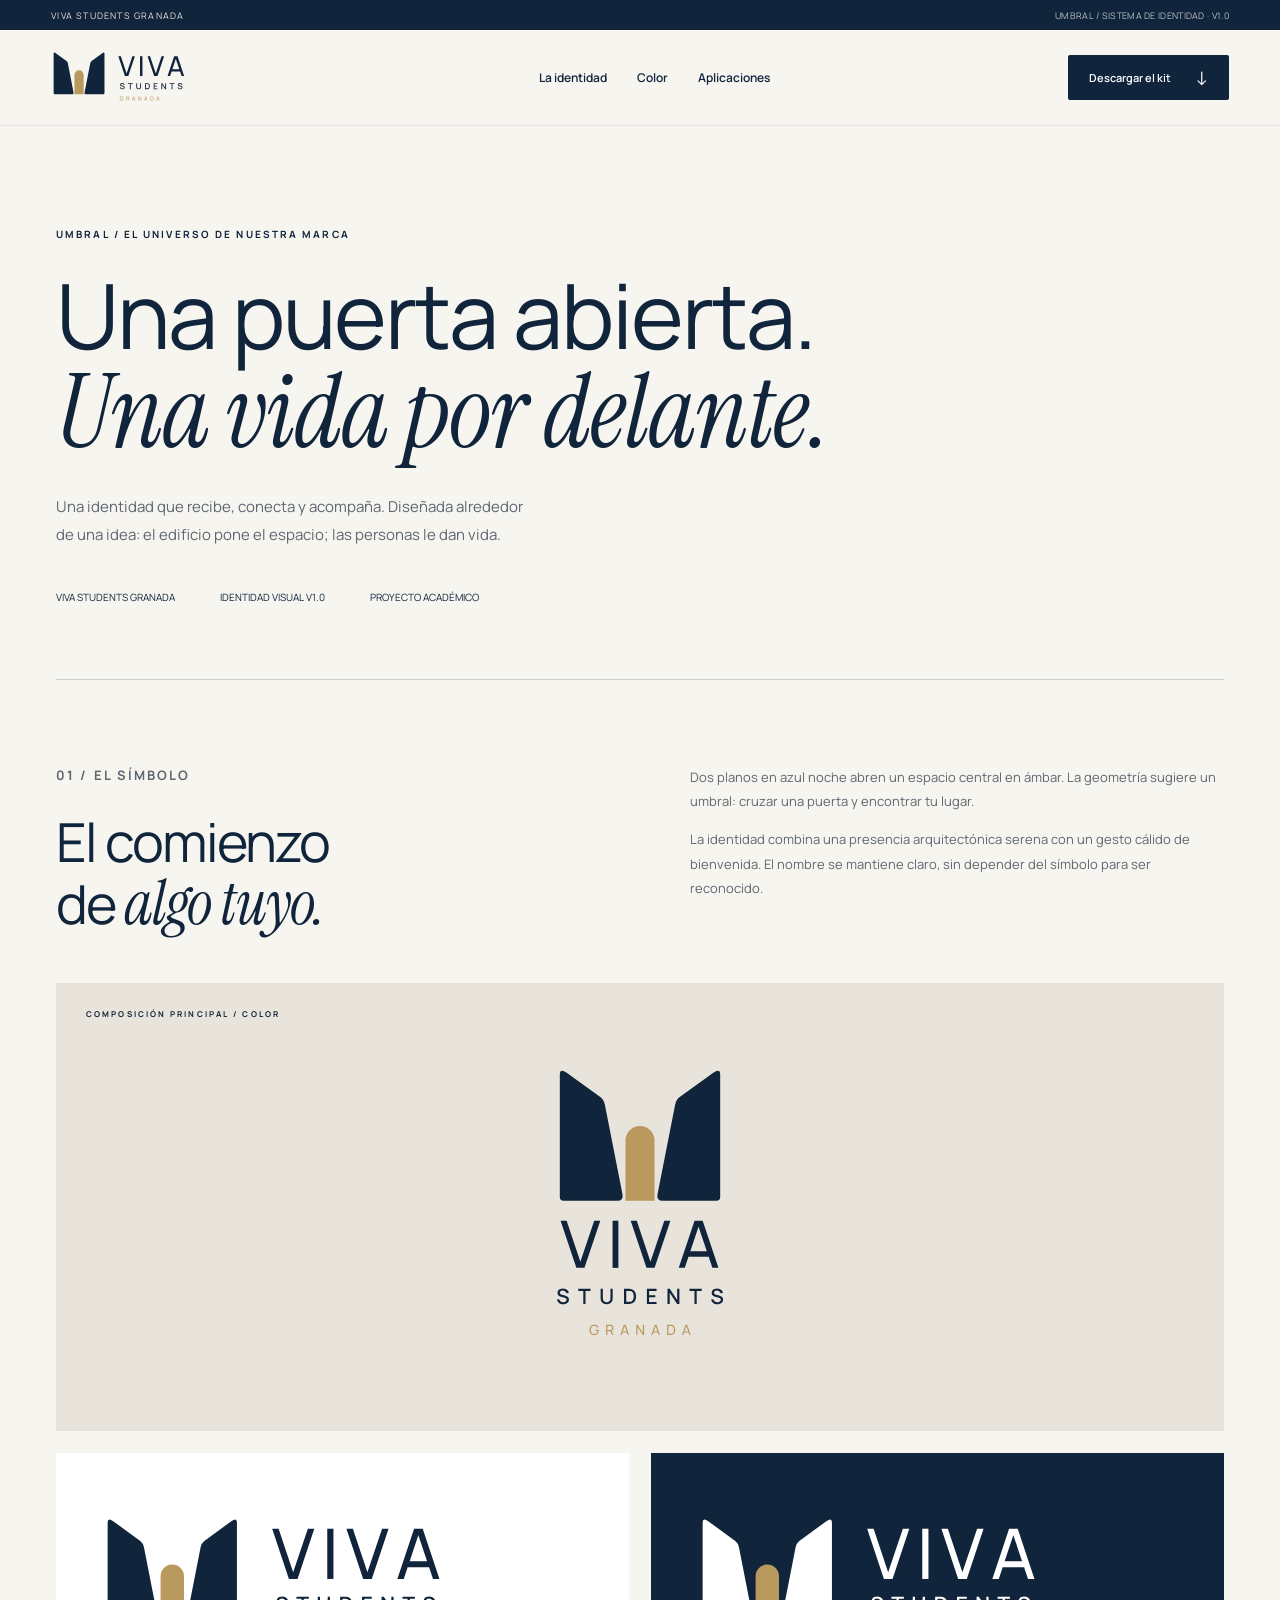
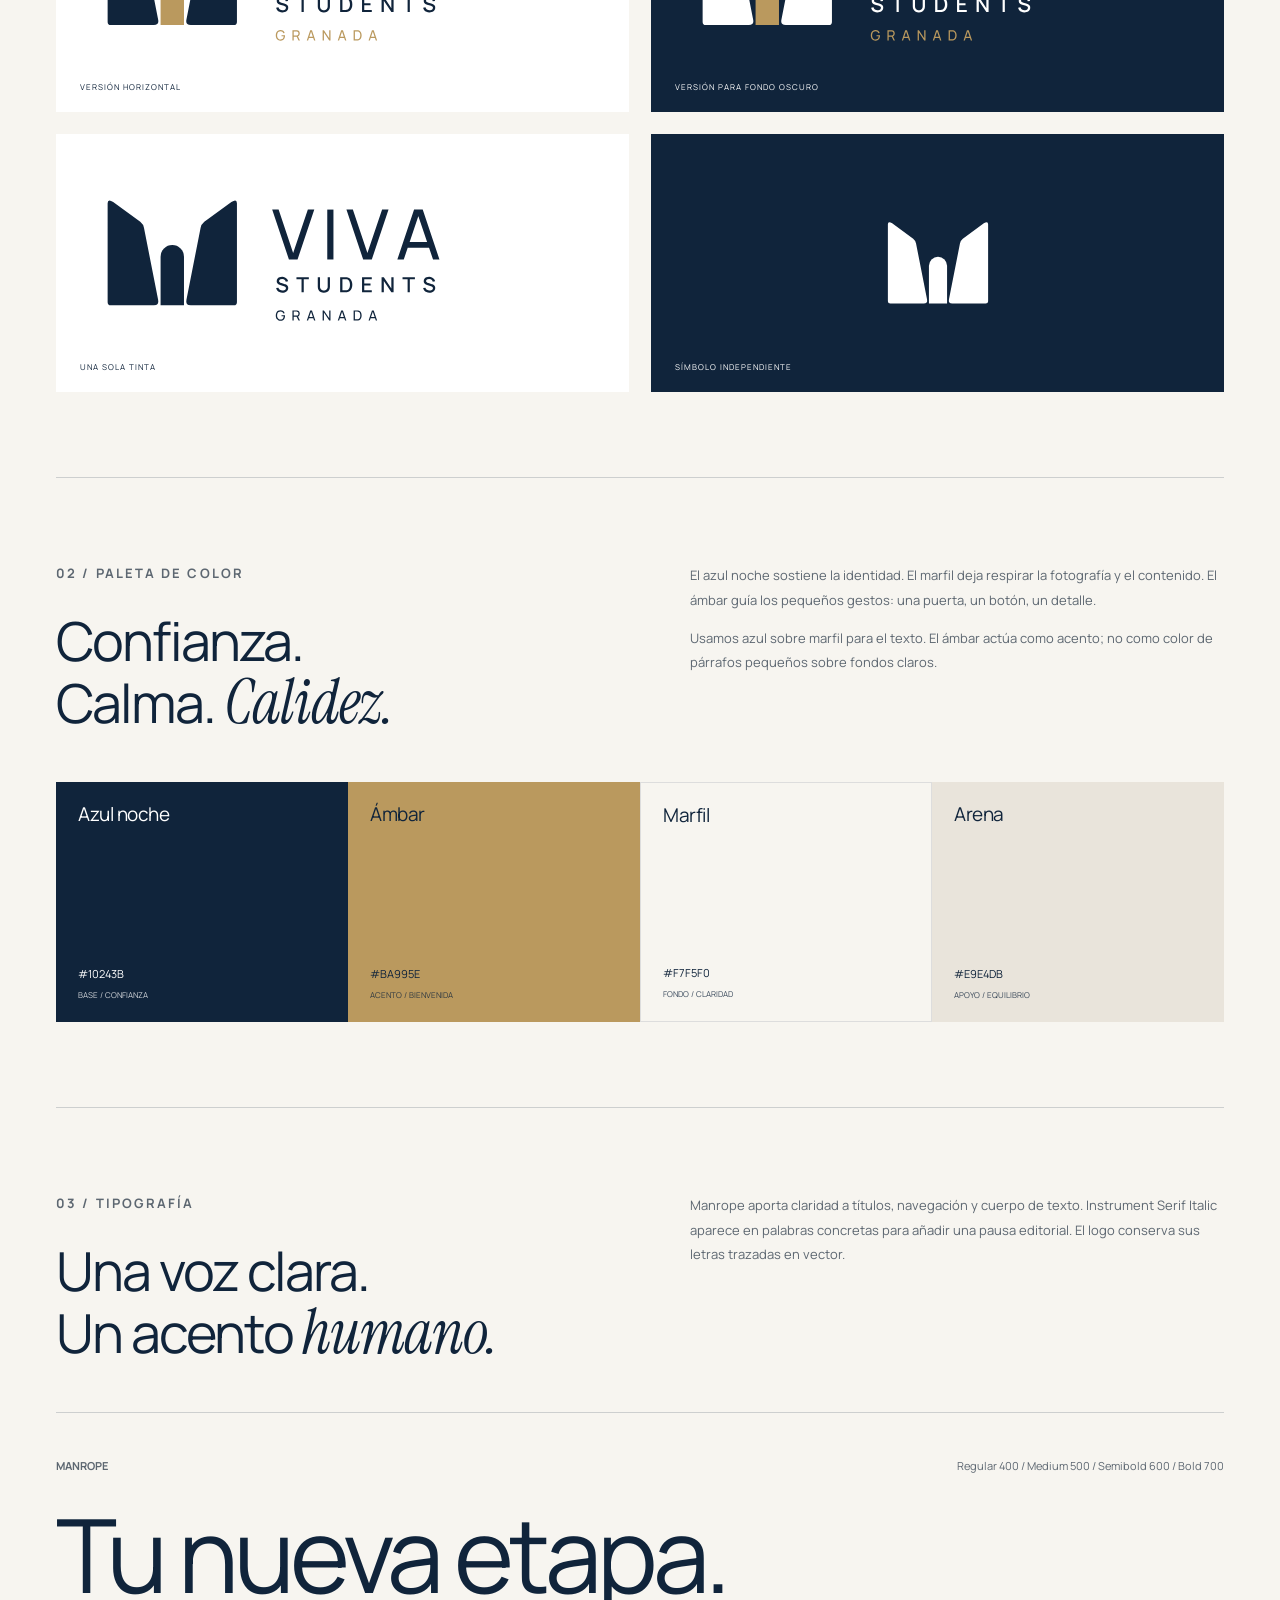
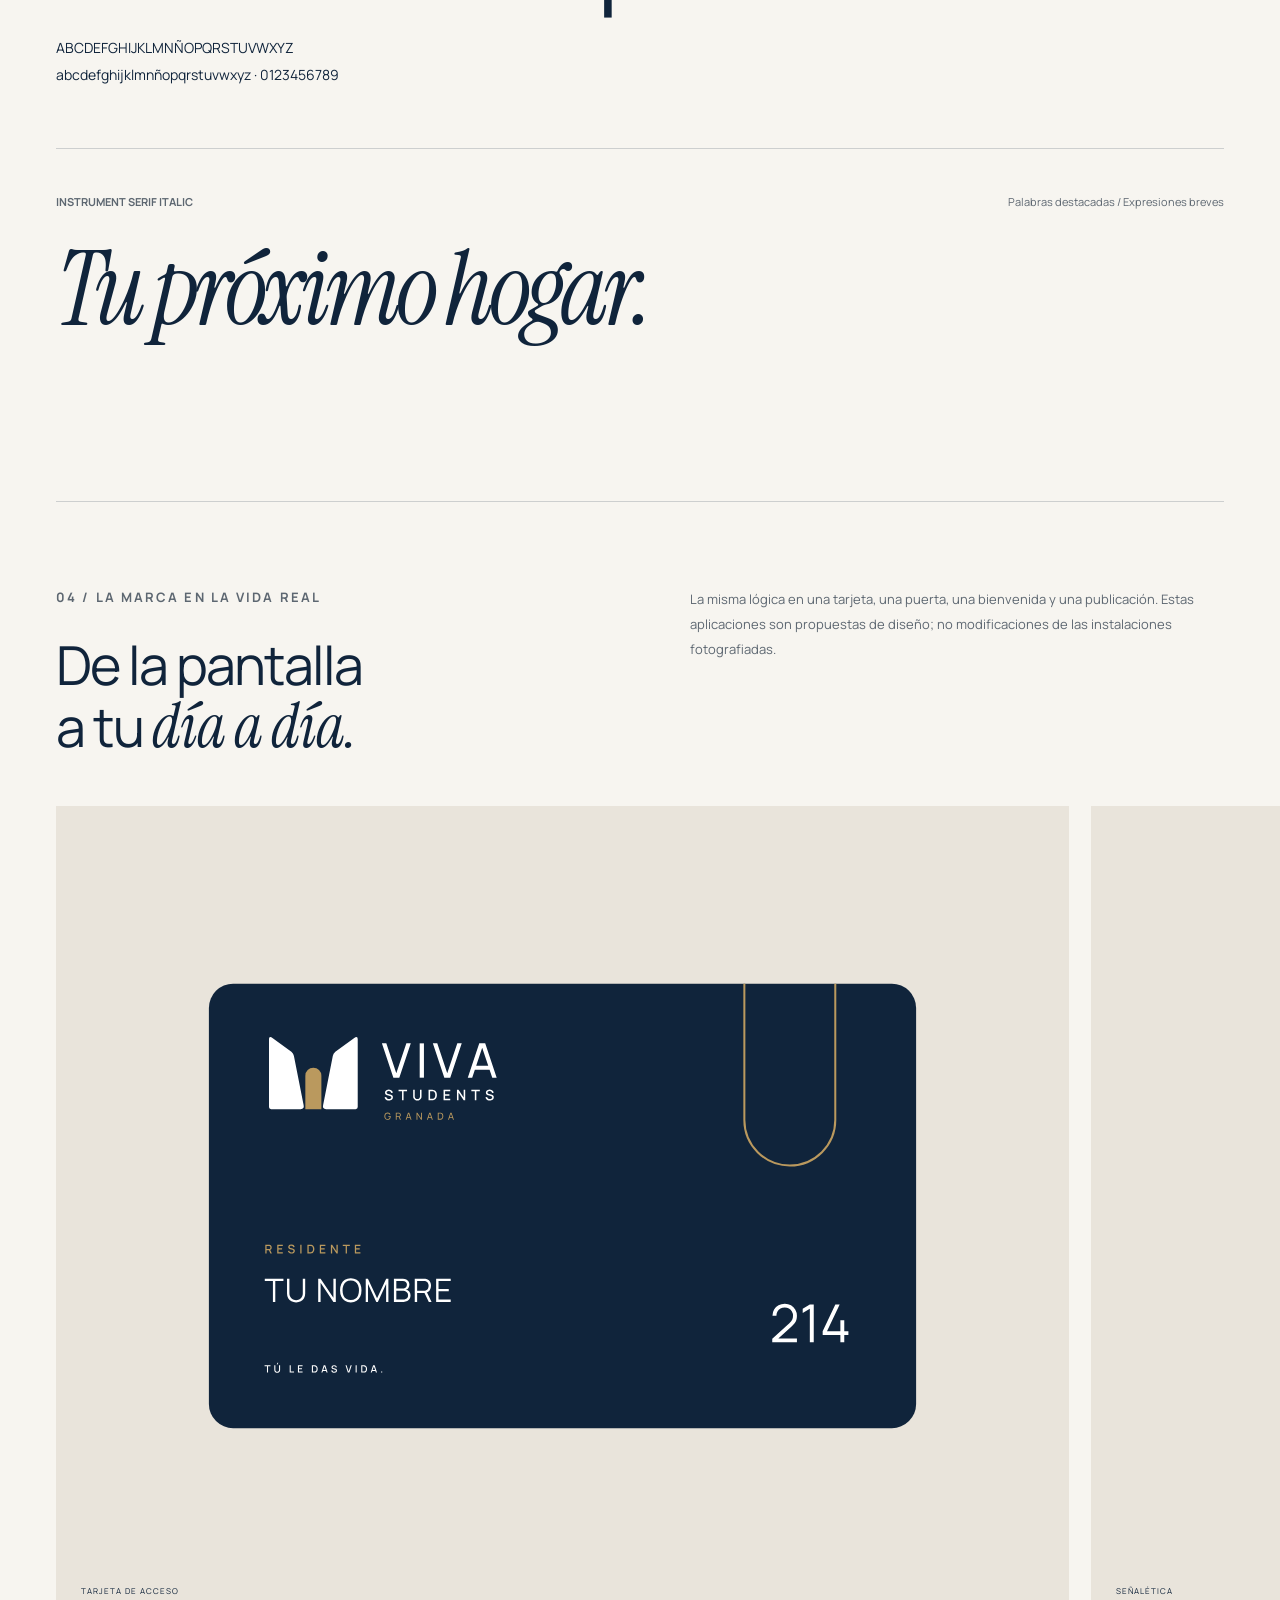
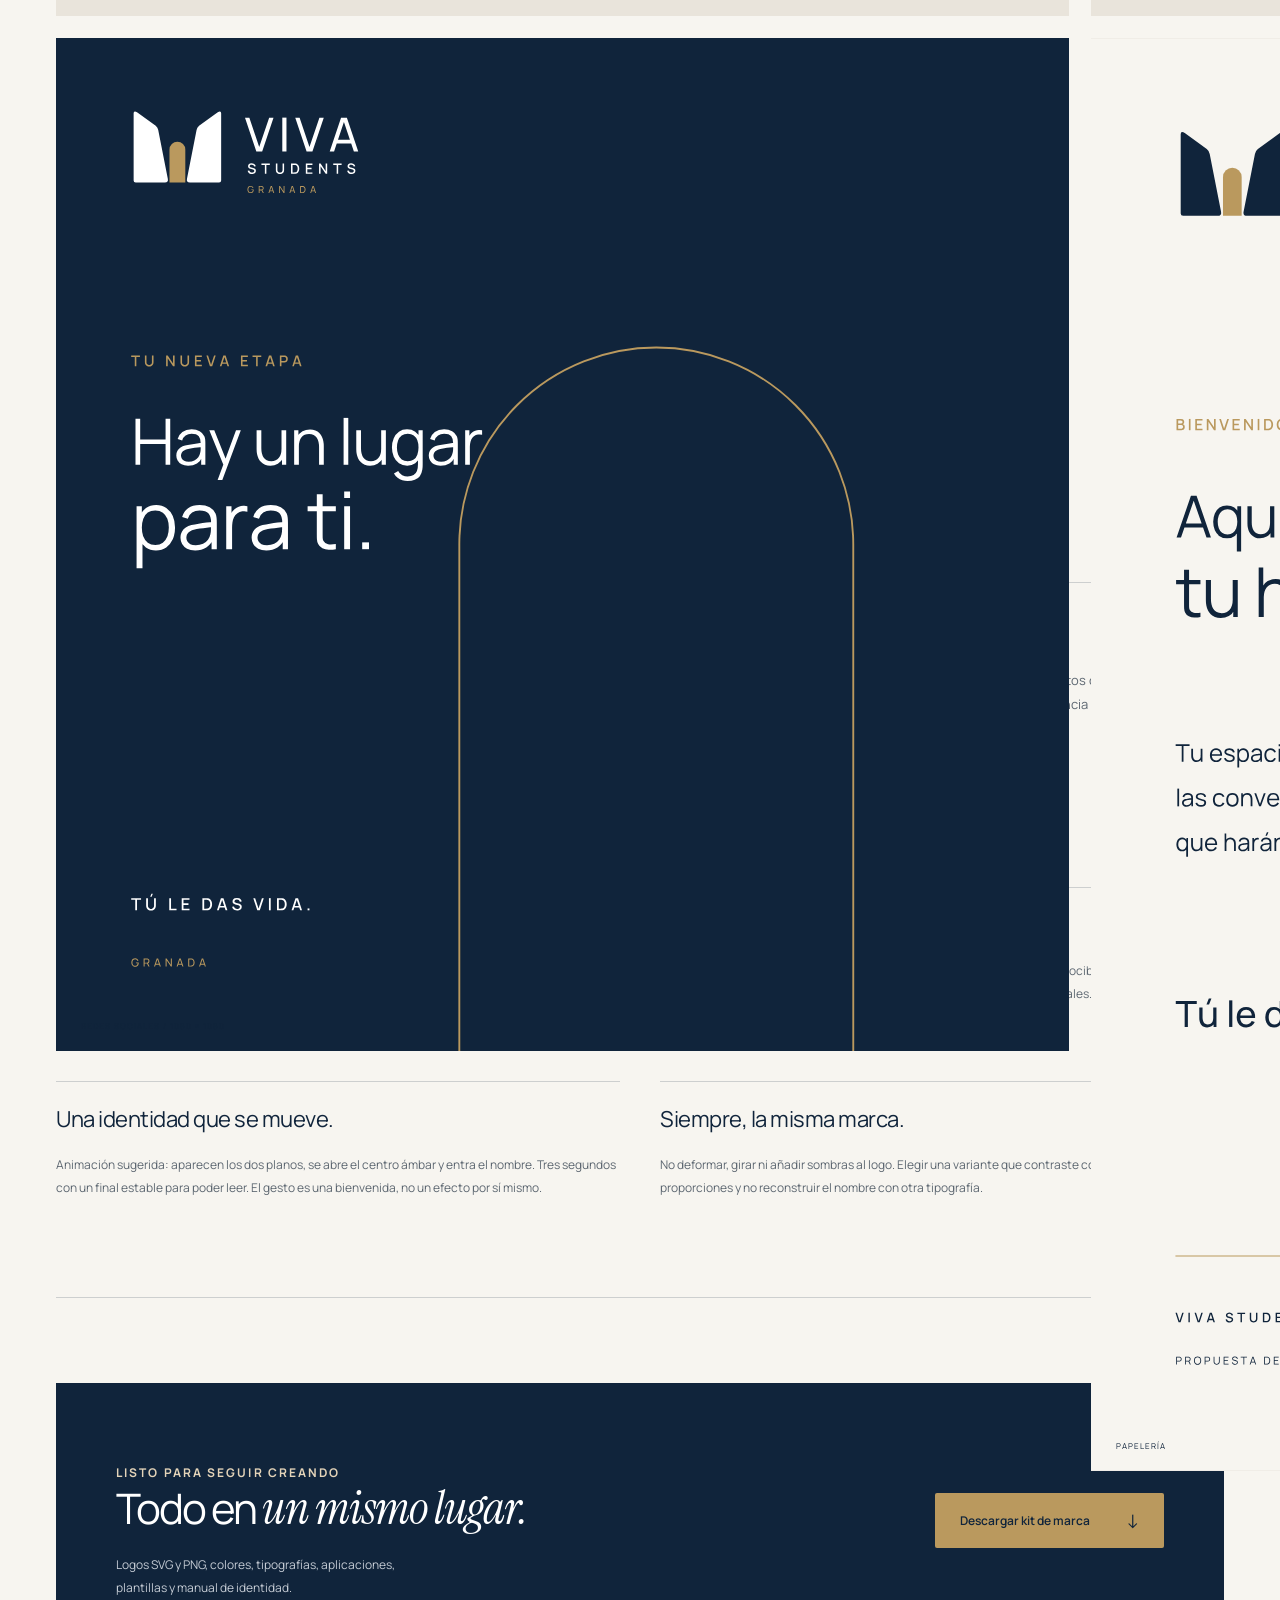
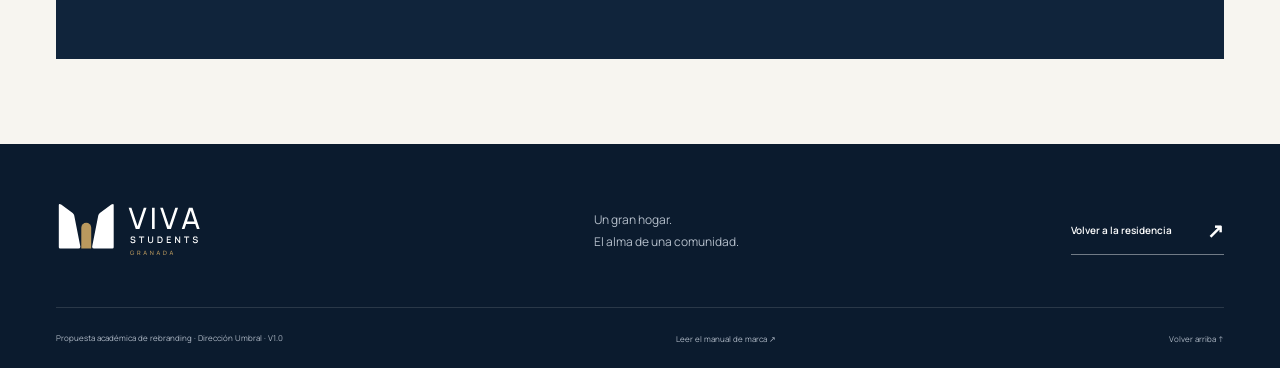
==== marca.html @ 8d9fcbf3 "Publish academic Viva Students Granada rebranding website" ====
<!doctype html><html lang="es"><head><meta charset="utf-8"><meta name="viewport" content="width=device-width,initial-scale=1"><meta name="robots" content="noindex,nofollow"><meta name="theme-color" content="#10243B"><title>Umbral · El universo de Viva Students Granada</title><link rel="icon" href="assets/brand/favicon.svg"><link rel="stylesheet" href="style.css"><script defer src="app.js"></script></head><body class="brand-page"><a class="skip" href="#contenido">Saltar al contenido</a><div class="topline"><span>VIVA STUDENTS GRANADA</span><span>UMBRAL / SISTEMA DE IDENTIDAD · V1.0</span></div><header class="header"><a class="brand" href="index.html" aria-label="Viva Students Granada, la residencia"><img src="assets/brand/viva-horizontal-color.svg" alt="Viva Students Granada" width="205" height="63"></a><nav id="nav" aria-label="Navegación de marca"><a href="#simbolo">La identidad</a><a href="#color">Color</a><a href="#aplicaciones">Aplicaciones</a></nav><a href="downloads/viva-students-kit-marca.zip" class="button small header-cta" download>Descargar el kit <span aria-hidden="true">↓</span></a><button class="menu-toggle" aria-label="Abrir menú" aria-expanded="false" aria-controls="nav"><span></span><span></span></button></header><main id="contenido" class="container"><section class="brand-cover"><p class="eyebrow">UMBRAL / EL UNIVERSO DE NUESTRA MARCA</p><h1>Una puerta abierta.<br><em>Una vida por delante.</em></h1><p class="lead">Una identidad que recibe, conecta y acompaña. Diseñada alrededor de una idea: el edificio pone el espacio; las personas le dan vida.</p><div class="brand-meta"><span>VIVA STUDENTS GRANADA</span><span>IDENTIDAD VISUAL V1.0</span><span>PROYECTO ACADÉMICO</span></div></section><section class="brand-section" id="simbolo"><div class="brand-description"><div><p class="eyebrow">01 / EL SÍMBOLO</p><h2>El comienzo<br>de <em>algo tuyo.</em></h2></div><div><p>Dos planos en azul noche abren un espacio central en ámbar. La geometría sugiere un umbral: cruzar una puerta y encontrar tu lugar.</p><p>La identidad combina una presencia arquitectónica serena con un gesto cálido de bienvenida. El nombre se mantiene claro, sin depender del símbolo para ser reconocido.</p></div></div><div class="brand-logo-stage"><span class="eyebrow">COMPOSICIÓN PRINCIPAL / COLOR</span><img src="assets/brand/viva-vertical-color.svg" alt="Logo Umbral vertical: símbolo arquitectónico azul y ámbar sobre Viva Students Granada"></div><div class="brand-two brand-variants"><div class="variant"><img src="assets/brand/viva-horizontal-color.svg" alt="Logo horizontal en color"><small>VERSIÓN HORIZONTAL</small></div><div class="variant dark"><img src="assets/brand/viva-horizontal-blanco.svg" alt="Logo horizontal blanco y ámbar sobre azul noche"><small>VERSIÓN PARA FONDO OSCURO</small></div><div class="variant"><img src="assets/brand/viva-horizontal-monocromo.svg" alt="Logo a una tinta azul"><small>UNA SOLA TINTA</small></div><div class="variant dark"><img src="assets/brand/viva-simbolo-negativo.svg" alt="Símbolo Umbral blanco" style="max-width:110px"><small>SÍMBOLO INDEPENDIENTE</small></div></div></section><section class="brand-section" id="color"><div class="brand-description"><div><p class="eyebrow">02 / PALETA DE COLOR</p><h2>Confianza.<br>Calma. <em>Calidez.</em></h2></div><div><p>El azul noche sostiene la identidad. El marfil deja respirar la fotografía y el contenido. El ámbar guía los pequeños gestos: una puerta, un botón, un detalle.</p><p>Usamos azul sobre marfil para el texto. El ámbar actúa como acento; no como color de párrafos pequeños sobre fondos claros.</p></div></div><div class="swatches"><div class="swatch" style="background:#10243B;color:white"><h3>Azul noche</h3><span>#10243B<small>BASE / CONFIANZA</small></span></div><div class="swatch" style="background:#BA995E"><h3>Ámbar</h3><span>#BA995E<small>ACENTO / BIENVENIDA</small></span></div><div class="swatch" style="background:#F7F5F0;border:1px solid #ddd"><h3>Marfil</h3><span>#F7F5F0<small>FONDO / CLARIDAD</small></span></div><div class="swatch" style="background:#E9E4DB"><h3>Arena</h3><span>#E9E4DB<small>APOYO / EQUILIBRIO</small></span></div></div></section><section class="brand-section"><div class="brand-description"><div><p class="eyebrow">03 / TIPOGRAFÍA</p><h2>Una voz clara.<br>Un acento <em>humano.</em></h2></div><p>Manrope aporta claridad a títulos, navegación y cuerpo de texto. Instrument Serif Italic aparece en palabras concretas para añadir una pausa editorial. El logo conserva sus letras trazadas en vector.</p></div><div class="type-specimen"><div class="type-details"><strong>MANROPE</strong><span>Regular 400 / Medium 500 / Semibold 600 / Bold 700</span></div><p class="specimen-large">Tu nueva etapa.</p><p>ABCDEFGHIJKLMNÑOPQRSTUVWXYZ<br>abcdefghijklmnñopqrstuvwxyz · 0123456789</p></div><div class="type-specimen"><div class="type-details"><strong>INSTRUMENT SERIF ITALIC</strong><span>Palabras destacadas / Expresiones breves</span></div><p class="specimen-large serif">Tu próximo hogar.</p></div></section><section class="brand-section" id="aplicaciones"><div class="brand-description"><div><p class="eyebrow">04 / LA MARCA EN LA VIDA REAL</p><h2>De la pantalla<br>a tu <em>día a día.</em></h2></div><p>La misma lógica en una tarjeta, una puerta, una bienvenida y una publicación. Estas aplicaciones son propuestas de diseño; no modificaciones de las instalaciones fotografiadas.</p></div><div class="applications"><div><img src="assets/applications/tarjeta-acceso.svg" alt="Propuesta de tarjeta de acceso azul con logo Umbral y texto Tu nombre" loading="lazy"><small>TARJETA DE ACCESO</small></div><div><img src="assets/applications/senal-habitacion.svg" alt="Propuesta de señal de habitación 214 con símbolo de la marca" loading="lazy"><small>SEÑALÉTICA</small></div><div><img src="assets/applications/plantilla-social-1080.svg" alt="Plantilla de publicación con el mensaje Hay un lugar para ti" loading="lazy"><small>REDES SOCIALES / 1080 × 1080</small></div><div><img src="assets/applications/papeleria-bienvenida.svg" alt="Carta de bienvenida con nueva identidad gráfica" loading="lazy"><small>PAPELERÍA</small></div></div></section><section class="brand-section"><div class="brand-description"><div><p class="eyebrow">05 / CÓMO HABLAMOS</p><h2>Cerca de ti.<br>Sin dejar de <em>ser claros.</em></h2></div><div><p>Hablamos de tú, con naturalidad y respeto. Contamos momentos cotidianos y características que existen. Evitamos promesas que la residencia no pueda sostener.</p><p><strong>Mensaje de marca:</strong> Tú le das vida.<br><strong>Bienvenida:</strong> Aquí empieza tu historia.<br><strong>Web:</strong> Encuentra tu habitación.<br><strong>Comunidad:</strong> Tu espacio. Tu gente. Tu momento.</p></div></div><div class="brand-guidelines"><div><h3>El logo necesita aire.</h3><p>Reserva alrededor al menos un cuarto de la altura del símbolo. Mínimos orientativos: 180 px para la composición horizontal y 24 px para el símbolo. En tamaños pequeños, utiliza el símbolo sin las líneas secundarias.</p></div><div><h3>La fotografía cuenta la verdad.</h3><p>Usamos imágenes de la residencia real, con luz natural y los espacios reconocibles. No inventamos habitaciones, vistas, servicios ni personas que aparenten ser residentes reales.</p></div><div><h3>Una identidad que se mueve.</h3><p>Animación sugerida: aparecen los dos planos, se abre el centro ámbar y entra el nombre. Tres segundos con un final estable para poder leer. El gesto es una bienvenida, no un efecto por sí mismo.</p></div><div><h3>Siempre, la misma marca.</h3><p>No deformar, girar ni añadir sombras al logo. Elegir una variante que contraste con el fondo. Conservar proporciones y no reconstruir el nombre con otra tipografía.</p></div></div></section><section class="brand-section"><div class="download-panel"><div><p class="eyebrow light">LISTO PARA SEGUIR CREANDO</p><h2>Todo en <em>un mismo lugar.</em></h2><p>Logos SVG y PNG, colores, tipografías, aplicaciones,<br>plantillas y manual de identidad.</p></div><a href="downloads/viva-students-kit-marca.zip" class="button amber" download>Descargar kit de marca <span aria-hidden="true">↓</span></a></div></section></main><footer><div class="container footer-main"><a href="index.html"><img src="assets/brand/viva-horizontal-blanco.svg" alt="Viva Students Granada" width="205" height="63"></a><p>Un gran hogar.<br>El alma de una comunidad.</p><a class="text-link light" href="index.html">Volver a la residencia <span>↗</span></a></div><div class="container footer-bottom"><p>Propuesta académica de rebranding · Dirección Umbral · V1.0</p><a href="downloads/manual-marca.pdf" target="_blank" rel="noopener">Leer el manual de marca ↗</a><a href="#contenido">Volver arriba ↑</a></div></footer></body></html>
---- style.css ----
@font-face{font-family:Manrope;src:url('assets/fonts/Manrope-Variable.ttf') format('truetype');font-weight:200 800;font-display:swap}@font-face{font-family:Instrument;src:url('assets/fonts/InstrumentSerif-Italic.ttf') format('truetype');font-style:italic;font-display:swap}
:root{--navy:#10243b;--amber:#ba995e;--ivory:#f7f5f0;--sand:#e9e4db;--ink:#24384a;--line:rgba(16,36,59,.18);--muted:#5d6771;--white:#fff;--ease:cubic-bezier(.2,.7,.2,1)}*{box-sizing:border-box}html{scroll-behavior:smooth;scroll-padding-top:100px}body{margin:0;background:var(--ivory);color:var(--navy);font-family:Manrope,Arial,sans-serif;-webkit-font-smoothing:antialiased}button,a{-webkit-tap-highlight-color:transparent}button,input,select{font:inherit}button{cursor:pointer}a{color:inherit;text-decoration:none}button{color:inherit}img{display:block;max-width:100%}button:focus-visible,a:focus-visible,summary:focus-visible{outline:3px solid var(--amber);outline-offset:6px}::selection{background:var(--amber);color:var(--navy)}.container{width:min(1280px,calc(100% - 112px));margin:auto}.section{padding-top:112px;padding-bottom:112px}.eyebrow{font-size:10px;letter-spacing:2.1px;font-weight:700;line-height:1.6;margin:0 0 27px;text-transform:uppercase}.eyebrow.light{color:#e4d4b9}.eyebrow span{display:inline-block;height:5px;width:5px;background:var(--amber);margin-right:9px;vertical-align:middle}h1,h2,h3,p{margin-top:0}h1,h2,h3{font-weight:400;letter-spacing:-2px}h1{font-size:clamp(56px,6.5vw,104px);line-height:1.04;max-width:900px;margin-bottom:28px}h2{font-size:clamp(40px,4.2vw,64px);line-height:1.1;margin-bottom:0}h3{font-size:36px;line-height:1.15}h1 em,h2 em,h3 em{font-family:Instrument,Georgia,serif;font-weight:400;letter-spacing:-1px;font-size:1.13em}p{font-size:14px;line-height:1.9}.topline{height:30px;background:var(--navy);color:#e9e5dd;display:flex;align-items:center;justify-content:space-between;padding:0 4%;font-size:9px;letter-spacing:1.2px}.topline span:last-child{letter-spacing:.3px;color:#b9c0c7}.header{height:96px;display:flex;align-items:center;justify-content:space-between;padding:0 4%;background:var(--ivory);position:sticky;top:0;z-index:20;border-bottom:1px solid rgba(16,36,59,.08)}.brand{width:190px}.brand img{width:100%;height:auto}.header nav{display:flex;gap:30px;font-size:12px;font-weight:600}.header nav a{position:relative;padding:8px 0}.header nav a:after{content:'';position:absolute;bottom:0;left:0;width:0;height:1px;background:var(--amber);transition:width .2s}.header nav a:hover:after{width:100%}.button{display:inline-flex;gap:36px;align-items:center;justify-content:space-between;min-height:54px;padding:17px 24px;background:var(--navy);color:white;font-size:12px;font-weight:600;border:1px solid transparent;border-radius:2px;transition:background .2s,transform .2s}.button:hover{background:#233e5c;transform:translateY(-2px)}.button.small{min-height:44px;padding:12px 20px;font-size:11px;gap:24px}.button.amber{background:var(--amber);color:var(--navy)}.button.amber:hover{background:#ceb17c}.button span{font-size:19px;font-weight:400;line-height:1}.text-link{font-size:12px;font-weight:600;display:inline-flex;gap:35px;align-items:center;border-bottom:1px solid var(--navy);padding:10px 0}.text-link span{font-size:20px;transition:transform .2s}.text-link:hover span{transform:translate(3px,-3px)}.text-link.light{color:white;border-color:#ffffff6b}.skip{position:fixed;top:-80px;left:20px;z-index:100;background:white;padding:16px}.skip:focus{top:10px}.menu-toggle{display:none;background:none;border:0;width:42px;height:42px;padding:10px}.menu-toggle span{display:block;height:1px;background:var(--navy);margin:6px 0}.hero{min-height:690px;height:calc(100svh - 126px);max-height:900px;position:relative;isolation:isolate;background:var(--navy);color:white;display:flex;align-items:center;padding:50px 7% 100px}.hero-photo{position:absolute;inset:0;width:100%;height:100%;object-fit:cover;object-position:center 56%;z-index:-3}.hero-shade{position:absolute;inset:0;background:linear-gradient(90deg,rgba(7,24,42,.83) 0%,rgba(7,24,42,.62) 40%,rgba(7,24,42,.16) 100%),linear-gradient(0deg,rgba(7,24,42,.45),transparent 40%);z-index:-2}.hero-copy{color:#f0f0ed;line-height:1.9;font-size:15px;margin-bottom:32px}.hero-content{animation:appear .9s var(--ease)}.hero-actions{display:flex;gap:36px;align-items:center}.hero-bottom{position:absolute;bottom:30px;left:7%;right:5%;display:flex;align-items:center;gap:24px;font-size:9px;letter-spacing:2px}.hero-line{height:1px;background:#fff5;width:80px}.down-arrow{margin-left:auto;border:1px solid #ffffff70;border-radius:50%;display:grid;place-items:center;width:42px;height:42px;font-size:20px}.amenity-ribbon{min-height:76px;display:flex;justify-content:space-around;align-items:center;gap:20px;padding:20px 7%;border-bottom:1px solid var(--line);font-size:12px;font-weight:500}.amenity-ribbon i{font-style:normal;color:var(--amber);font-size:13px}.intro{display:grid;grid-template-columns:1.2fr .7fr;gap:90px;align-items:center}.intro-copy{padding-top:32px}.intro-copy p{color:var(--muted)}.intro-copy p:first-child{font-size:16px;color:var(--navy)}.intro-copy .text-link{margin-top:10px}.residence-feature{display:grid;grid-template-columns:1.5fr 1fr;min-height:530px}.feature-photo{position:relative;overflow:hidden}.feature-photo>img{width:100%;height:100%;object-fit:cover}.photo-caption{position:absolute;bottom:22px;left:26px;background:var(--ivory);padding:9px 14px;font-size:8px;font-weight:700;letter-spacing:1.2px}.feature-panel{padding:48px 55px;background:var(--sand);position:relative}.panel-symbol{margin-bottom:30px;width:57px;height:auto}.feature-panel .eyebrow{font-size:8px;margin-bottom:15px}.feature-panel h3{font-size:52px;line-height:1.07;margin-bottom:22px}.feature-panel p:not(.eyebrow){font-size:12px;color:var(--muted);max-width:250px}.circle-link{position:absolute;bottom:30px;right:32px;border:1px solid var(--line);border-radius:50%;width:44px;height:44px;display:grid;place-items:center;font-size:22px}.section-heading{display:flex;justify-content:space-between;align-items:flex-end;gap:50px;margin-bottom:42px}.section-heading>p{margin:0 0 4px;max-width:330px;color:var(--muted);font-size:13px}.room-tabs{display:flex;border-bottom:1px solid var(--line);margin-top:50px;margin-bottom:36px}.room-tabs button{flex:1;text-align:left;background:transparent;border:0;position:relative;font-size:12px;color:var(--muted);padding:20px 15px 22px 0}.room-tabs button span{font-size:9px;vertical-align:super;margin-left:5px;color:var(--amber)}.room-tabs button[aria-selected=true]{color:var(--navy);font-weight:700}.room-tabs button[aria-selected=true]:after{content:'';position:absolute;left:0;right:25px;bottom:-1px;height:2px;background:var(--navy)}.room-panel{display:grid;grid-template-columns:1.25fr 1fr;background:white;min-height:500px}.room-image-button{position:relative;display:block;border:0;background:var(--sand);padding:0;overflow:hidden;min-height:500px}.room-image-button img{width:100%;height:100%;object-fit:cover;position:absolute;inset:0;transition:transform .7s var(--ease)}.room-image-button:hover img{transform:scale(1.035)}.expand-icon{position:absolute;right:22px;bottom:22px;width:40px;height:40px;display:grid;place-items:center;background:var(--ivory);font-size:21px}.room-info{padding:52px 58px}.room-info .eyebrow{font-size:8px;margin-bottom:19px}.room-info h3{font-size:42px;margin-bottom:20px}.room-info>p:not(.eyebrow){font-size:12px;color:var(--muted)}.room-details{padding:0;list-style:none;margin:26px 0;display:flex;flex-wrap:wrap;gap:8px}.room-details li{font-size:9px;border:1px solid var(--line);padding:7px 9px}.room-info .fineprint,.fineprint{font-size:9px!important;line-height:1.7;color:var(--muted);margin:15px 0 0}.spaces{background:var(--sand)}.spaces .section-heading{margin-bottom:30px}.gallery-filters{display:flex;gap:10px;margin:40px 0 28px;flex-wrap:wrap}.gallery-filters button{border:1px solid #10243b25;border-radius:30px;padding:9px 18px;font-size:10px;background:transparent;transition:background .2s}.gallery-filters button.active{background:var(--navy);color:white;border-color:var(--navy)}.spaces-grid{display:grid;grid-template-columns:repeat(3,1fr);gap:18px;grid-auto-rows:270px}.space-card{padding:0;border:0;position:relative;overflow:hidden;background:var(--navy);text-align:left;color:white}.space-card.space-large{grid-row:span 2}.space-card img{height:100%;width:100%;object-fit:cover;transition:transform .6s var(--ease)}.space-card:after{content:'';position:absolute;inset:0;background:linear-gradient(transparent 35%,rgba(7,24,42,.78))}.space-card:hover img{transform:scale(1.045)}.space-label{position:absolute;bottom:25px;left:25px;right:25px;display:flex;align-items:flex-end;justify-content:space-between;z-index:1;font-size:19px;line-height:1.3;letter-spacing:-.6px}.space-label small{display:block;font-size:7px;font-weight:500;letter-spacing:1.6px;margin-bottom:10px}.space-label b{font-weight:400;font-size:21px}.space-card[hidden]{display:none}.spaces-grid.filtered{grid-template-columns:repeat(2,1fr);grid-auto-rows:370px}.spaces-grid.filtered .space-large{grid-row:auto}.gallery-note{font-size:9px;letter-spacing:.2px;margin:20px 0 0;color:var(--muted)}.everyday{display:grid;grid-template-columns:1fr 1fr;gap:90px}.everyday-title>p:last-child{color:var(--muted);max-width:330px;margin-top:30px}.service-list>div{display:flex;align-items:center;border-bottom:1px solid var(--line);padding:23px 0;gap:25px}.service-list>div:first-child{border-top:1px solid var(--line)}.service-list h3{font-size:15px;letter-spacing:-.4px;margin:0}.service-list span{font-size:9px;color:#836b40}.service-list b{font-size:16px;font-weight:400;margin-left:auto;color:#836b40}.community{position:relative;height:570px;background:var(--navy);color:white;display:grid;place-items:center;text-align:center;isolation:isolate}.community>img{position:absolute;inset:0;width:100%;height:100%;object-fit:cover;z-index:-2}.community:after{content:'';position:absolute;inset:0;background:rgba(7,24,42,.62);z-index:-1}.community h2{font-size:clamp(65px,8vw,118px);margin:0 0 25px}.community .eyebrow{margin-bottom:22px}.community p:not(.eyebrow){font-size:14px;color:#f1eee8}.community .text-link{margin-top:10px}.location{display:grid;grid-template-columns:1fr 1.05fr;gap:100px;align-items:center}.location-copy>p:not(.eyebrow){color:var(--muted);max-width:400px;margin-top:28px}.location-image{position:relative;align-self:stretch;min-height:580px}.location-image>img{width:100%;height:100%;position:absolute;object-fit:cover;object-position:60% center}.location-stamp{position:absolute;bottom:25px;left:25px;background:var(--navy);color:white;display:flex;align-items:center;gap:25px;padding:25px}.location-stamp span{font-size:13px;letter-spacing:2px}.location-stamp small{font-size:8px;color:#b5c0cb;letter-spacing:2px;display:inline-block;margin-top:8px}address{font-style:normal;display:flex;gap:18px;margin:30px 0;font-size:17px;line-height:1.65}address small{font-size:12px;color:var(--muted)}.address-dot{width:10px;height:10px;background:var(--amber);border-radius:50%;margin-top:9px}.transport{border-top:1px solid var(--line);padding-top:20px;margin:25px 0 12px}.transport p{font-size:11px;margin:0 0 10px;display:flex;align-items:center}.transport p span{display:inline-block;width:48px;font-size:8px;font-weight:700;letter-spacing:1px}.faq{padding-top:40px;display:grid;grid-template-columns:1fr 1.15fr;gap:100px}.faq h2{font-size:48px}.faq-list details{border-bottom:1px solid var(--line);padding:22px 0}.faq-list details:first-child{border-top:1px solid var(--line)}summary{cursor:pointer;list-style:none;display:flex;gap:25px;justify-content:space-between;font-size:12px;font-weight:600;line-height:1.7}summary::-webkit-details-marker{display:none}summary span{font-size:22px;font-weight:400;line-height:1;transition:transform .2s}details[open] summary span{transform:rotate(45deg)}details p{font-size:12px;color:var(--muted);margin:20px 25px 0 0}.contact{background:var(--navy);color:white;padding:90px 0}.contact-inner{display:grid;grid-template-columns:1fr .8fr;gap:120px;align-items:center}.contact h2{font-size:76px}.contact-inner>div>p:last-child{color:#c0c8d2;margin-top:25px}.contact-card{background:var(--ivory);color:var(--navy);padding:42px}.contact-card .eyebrow{font-size:8px;margin-bottom:22px}.contact-phone{font-size:32px;letter-spacing:-1px;display:flex;align-items:center;justify-content:space-between}.contact-phone span{font-size:22px}.contact-email{font-size:13px;display:inline-block;padding:12px 0}.contact-card hr{border:0;border-top:1px solid var(--line);margin:15px 0 25px}.contact-card .button{width:100%;font-size:11px;padding-left:18px;padding-right:18px}.contact-card .fineprint{margin-top:20px}footer{background:#0b1b2e;color:white;padding:55px 0 0}.footer-main{display:flex;justify-content:space-between;align-items:center;padding-bottom:45px}.footer-main>p{font-size:12px;line-height:1.8;color:#b3bdc9;margin:0}.footer-main>a:last-child{font-size:10px}.footer-bottom{border-top:1px solid #ffffff20;display:flex;align-items:center;justify-content:space-between;gap:20px;padding:22px 0;font-size:8px;color:#aeb8c5}.footer-bottom p{font-size:8px;margin:0}.plain-button{border:0;background:transparent;color:inherit;font-size:8px;padding:5px}.plain-button:hover{text-decoration:underline}dialog{padding:0;border:0;color:var(--navy);box-shadow:0 20px 100px #0005}dialog::backdrop{background:rgba(5,16,29,.88);backdrop-filter:blur(5px)}.photo-dialog{width:min(1100px,90vw);max-height:92svh;background:var(--ivory)}.photo-dialog>img{width:100%;max-height:75svh;object-fit:contain;background:#0b1b2e}.dialog-close{position:absolute;z-index:2;right:14px;top:14px;width:40px;height:40px;border:0;background:var(--ivory);color:var(--navy);font-size:29px;line-height:1}.lightbox-footer{display:flex;justify-content:space-between;align-items:center;padding:20px 25px;gap:20px}.lightbox-footer p{font-size:14px;margin:0}.lightbox-footer span{font-size:9px;color:var(--muted)}.credits-dialog{width:min(670px,90vw);padding:60px;background:var(--ivory)}.credits-dialog h2{font-size:46px;margin-bottom:30px}.credits-dialog p{font-size:12px;color:var(--muted)}.credits-dialog p a{text-decoration:underline}.credits-dialog .eyebrow{font-size:9px;color:var(--navy)}@keyframes appear{from{opacity:0;transform:translateY(18px)}to{opacity:1;transform:translateY(0)}}
/* The brand studio */
.brand-page{background:var(--ivory)}.brand-cover{padding:100px 0 75px;border-bottom:1px solid var(--line)}.brand-cover h1{font-size:90px;line-height:1.02}.brand-cover .lead{max-width:480px;color:var(--muted);font-size:15px}.brand-meta{display:flex;gap:45px;font-size:10px;margin-top:40px}.brand-logo-stage{background:var(--sand);padding:75px;display:grid;place-items:center;min-height:430px;position:relative}.brand-logo-stage>img{width:420px;max-height:320px}.brand-logo-stage .eyebrow{position:absolute;top:25px;left:30px;font-size:8px}.brand-two{display:grid;grid-template-columns:1fr 1fr;gap:22px}.brand-variants{margin-top:22px}.variant{background:white;min-height:230px;padding:55px 45px;display:flex;align-items:center;justify-content:center;position:relative}.variant img{width:100%;max-height:160px}.variant.dark{background:var(--navy)}.variant small{position:absolute;left:24px;bottom:20px;font-size:8px;letter-spacing:1px}.variant.dark small{color:white}.brand-description{display:grid;grid-template-columns:1fr 1fr;gap:100px;margin-bottom:45px}.brand-description p{color:var(--muted);font-size:13px}.swatches{display:grid;grid-template-columns:repeat(4,1fr);margin-top:45px}.swatch{height:240px;padding:22px;display:flex;flex-direction:column;justify-content:space-between}.swatch h3{font-size:19px;letter-spacing:-.5px}.swatch span{font-size:11px}.swatch small{font-size:8px;display:block;margin-top:8px;opacity:.8}.type-specimen{border-top:1px solid var(--line);padding:45px 0}.type-specimen .specimen-large{font-size:clamp(60px,8vw,110px);line-height:1.1;letter-spacing:-5px;margin:25px 0}.type-specimen .specimen-large.serif{font-family:Instrument,Georgia,serif;font-style:italic}.type-specimen .type-details{font-size:11px;display:flex;justify-content:space-between;gap:20px;color:var(--muted)}.applications{display:grid;grid-template-columns:repeat(2,1fr);gap:22px}.applications>div{background:var(--sand);display:grid;place-items:center;position:relative;aspect-ratio:1.25}.applications img{width:100%;height:100%;object-fit:contain}.applications small{position:absolute;bottom:20px;left:25px;font-size:8px;letter-spacing:1px}.brand-guidelines{display:grid;grid-template-columns:1fr 1fr;gap:40px;margin-top:40px}.brand-guidelines>div{border-top:1px solid var(--line);padding-top:25px}.brand-guidelines h3{font-size:22px;letter-spacing:-.5px}.brand-guidelines p{color:var(--muted);font-size:12px}.download-panel{background:var(--navy);color:white;padding:60px;display:flex;align-items:center;justify-content:space-between;gap:50px}.download-panel h2{font-size:42px}.download-panel p{font-size:12px;color:#c5ccd5;margin:20px 0 0}.download-panel .button{white-space:nowrap}.brand-section{padding:85px 0}.brand-section+.brand-section{border-top:1px solid var(--line)}
@media(min-width:1600px){.hero{padding-left:max(7%,calc((100vw - 1280px)/2))}}@media(max-width:1100px){.container{width:calc(100% - 72px)}.header nav{gap:18px}.brand{width:166px}.header-cta{gap:15px!important}.intro,.location,.faq{gap:50px}.feature-panel{padding:35px}.room-info{padding:35px}.everyday{gap:55px}.contact-inner{gap:55px}.spaces-grid{grid-auto-rows:230px}.space-label{left:18px;right:18px;font-size:16px}.feature-panel h3{font-size:46px}.brand-cover h1{font-size:76px}}
@media(max-width:800px){html{scroll-padding-top:80px}.container{width:calc(100% - 40px)}.section{padding-top:70px;padding-bottom:70px}.topline{height:27px;padding:0 20px;font-size:7px;letter-spacing:1px}.topline span:last-child{display:none}.header{height:80px;padding:0 20px;gap:18px}.brand{width:147px}.header-cta{margin-left:auto;min-height:39px!important;padding:10px 12px!important;font-size:9px!important;gap:15px!important}.menu-toggle{display:block}.header nav{position:absolute;top:80px;left:0;right:0;background:var(--ivory);padding:20px;box-shadow:0 18px 20px #10243b12;display:none;flex-direction:column;gap:0;font-size:14px}.header nav.is-open{display:flex}.header nav a{padding:15px 5px;border-bottom:1px solid var(--line)}.hero{height:calc(100svh - 107px);min-height:640px;max-height:820px;padding:65px 26px 95px;align-items:center}.hero-photo{object-position:59% center}.hero-shade{background:linear-gradient(90deg,#07182ad9,#07182a63),linear-gradient(0deg,#07182a8c,transparent 50%)}h1{font-size:64px;letter-spacing:-2.5px}.hero .eyebrow{font-size:8px;letter-spacing:1.7px;max-width:260px;margin-bottom:30px}.hero-copy{font-size:12px;line-height:1.9}.hero-actions{gap:24px;flex-wrap:wrap}.hero-actions .button{font-size:10px;padding:16px 18px;gap:22px}.hero-actions .text-link{font-size:10px;gap:16px}.hero-bottom{bottom:22px;left:26px;right:26px;gap:15px;font-size:7px;letter-spacing:1px}.hero-line{width:30px}.down-arrow{width:35px;height:35px;font-size:17px}.amenity-ribbon{justify-content:flex-start;overflow-x:auto;white-space:nowrap;gap:25px;min-height:65px;padding:20px;font-size:10px;scrollbar-width:none}.amenity-ribbon i{font-size:10px}h2{font-size:43px;letter-spacing:-1.7px}.eyebrow{font-size:8px;letter-spacing:1.6px;margin-bottom:23px}.intro{grid-template-columns:1fr;gap:0}.intro-copy{padding-top:28px;max-width:560px}.intro-copy p{font-size:12px}.intro-copy p:first-child{font-size:14px}.residence-feature{grid-template-columns:1fr}.feature-photo{min-height:330px}.feature-photo img{position:absolute;inset:0}.photo-caption{font-size:7px;left:16px;bottom:16px;padding:8px 12px}.feature-panel{padding:35px;min-height:370px}.feature-panel h3{font-size:47px}.feature-panel .panel-symbol{position:absolute;right:35px;top:35px;width:50px}.feature-panel .eyebrow{margin-top:4px;margin-bottom:25px}.feature-panel p:not(.eyebrow){max-width:280px}.section-heading{display:block;margin-bottom:30px}.section-heading>p{margin-top:24px;font-size:12px}.room-tabs{margin-top:30px;overflow-x:auto}.room-tabs button{flex:0 0 auto;padding:16px 20px 18px 0;font-size:10px}.room-tabs button span{font-size:7px}.room-tabs button[aria-selected=true]:after{right:20px}.room-panel{grid-template-columns:1fr}.room-image-button{min-height:330px}.room-info{padding:32px}.room-info h3{font-size:36px}.room-details li{font-size:8px}.room-info .button{font-size:10px}.spaces-grid{grid-template-columns:1fr 1fr;grid-auto-rows:230px;gap:12px}.space-card.space-large{grid-column:span 2;grid-row:auto;min-height:300px}.spaces-grid{grid-template-rows:300px 230px 230px}.space-label{left:15px;bottom:18px;right:15px;font-size:16px}.space-label small{font-size:6px;letter-spacing:1px;margin-bottom:7px}.spaces-grid.filtered{grid-template-columns:1fr 1fr;grid-template-rows:none;grid-auto-rows:260px}.spaces-grid.filtered .space-large{grid-column:auto;min-height:0}.gallery-filters{gap:7px;margin-top:30px}.gallery-filters button{font-size:8px;padding:9px 12px}.gallery-note{font-size:8px}.everyday{grid-template-columns:1fr;gap:30px}.everyday-title>p:last-child{font-size:12px;margin-top:24px}.service-list>div{padding:20px 0}.service-list h3{font-size:13px}.community{height:460px}.community h2{font-size:76px}.community p:not(.eyebrow){font-size:12px}.community .text-link{font-size:11px}.location{grid-template-columns:1fr;gap:35px}.location-copy>p:not(.eyebrow){font-size:12px}.location-image{min-height:400px}.location-stamp{left:20px;bottom:20px;padding:20px;gap:20px}.faq{grid-template-columns:1fr;gap:35px;padding-top:0}.faq h2{font-size:43px}.faq-list summary{font-size:11px}.contact{padding:65px 0}.contact-inner{grid-template-columns:1fr;gap:35px}.contact h2{font-size:64px}.contact p{font-size:12px}.contact-card{padding:30px}.contact-phone{font-size:30px}.footer-main{display:grid;grid-template-columns:1fr 1fr;gap:30px;padding-bottom:30px}.footer-main>a:first-child img{width:170px;height:auto}.footer-main p{font-size:10px;text-align:right}.footer-main>a:last-child{grid-column:span 2;justify-self:start;font-size:10px}.footer-bottom{align-items:flex-start;flex-wrap:wrap;padding:25px 0;font-size:7px;gap:15px}.footer-bottom p{font-size:7px;width:100%}.footer-bottom a{margin-left:auto}.lightbox-footer{padding:15px;display:block}.lightbox-footer span{font-size:8px;display:block;margin-top:8px}.credits-dialog{padding:55px 28px 35px}.credits-dialog h2{font-size:38px}.brand-cover{padding:65px 0 50px}.brand-cover h1{font-size:61px}.brand-cover .lead{font-size:13px}.brand-meta{gap:25px;font-size:8px}.brand-logo-stage{min-height:330px;padding:55px 40px}.brand-two{grid-template-columns:1fr;gap:14px}.brand-description{grid-template-columns:1fr;gap:25px}.brand-description p{font-size:12px}.swatches{grid-template-columns:1fr 1fr}.swatch{height:190px}.swatch h3{font-size:17px}.brand-section{padding:60px 0}.type-specimen .specimen-large{font-size:64px;letter-spacing:-3px}.type-specimen .type-details{display:block;font-size:9px}.type-details span{display:block;margin-top:7px}.applications{gap:12px}.applications>div{aspect-ratio:1}.applications small{font-size:6px;left:12px;bottom:12px}.brand-guidelines{grid-template-columns:1fr;gap:20px}.download-panel{padding:35px;display:block}.download-panel h2{font-size:36px}.download-panel .button{margin-top:30px}.brand-variants .variant{min-height:190px}.brand-variants .variant img{max-width:290px}}
@media(max-width:390px){h1{font-size:57px}.header{gap:10px}.brand{width:132px}.header-cta{font-size:8px!important;gap:10px!important}.menu-toggle{width:32px;padding:5px}.hero{padding-left:22px;padding-right:22px}.hero-actions{gap:20px}.hero-bottom{left:22px;right:22px}.hero-bottom .hero-line{display:none}.contact-phone{font-size:27px}.room-info{padding:26px}.spaces-grid{grid-template-rows:270px 215px 215px}.space-label{font-size:14px}.space-label small{font-size:5.7px}}
@media(prefers-reduced-motion:reduce){html{scroll-behavior:auto}*,*:before,*:after{animation:none!important;transition:none!important}}
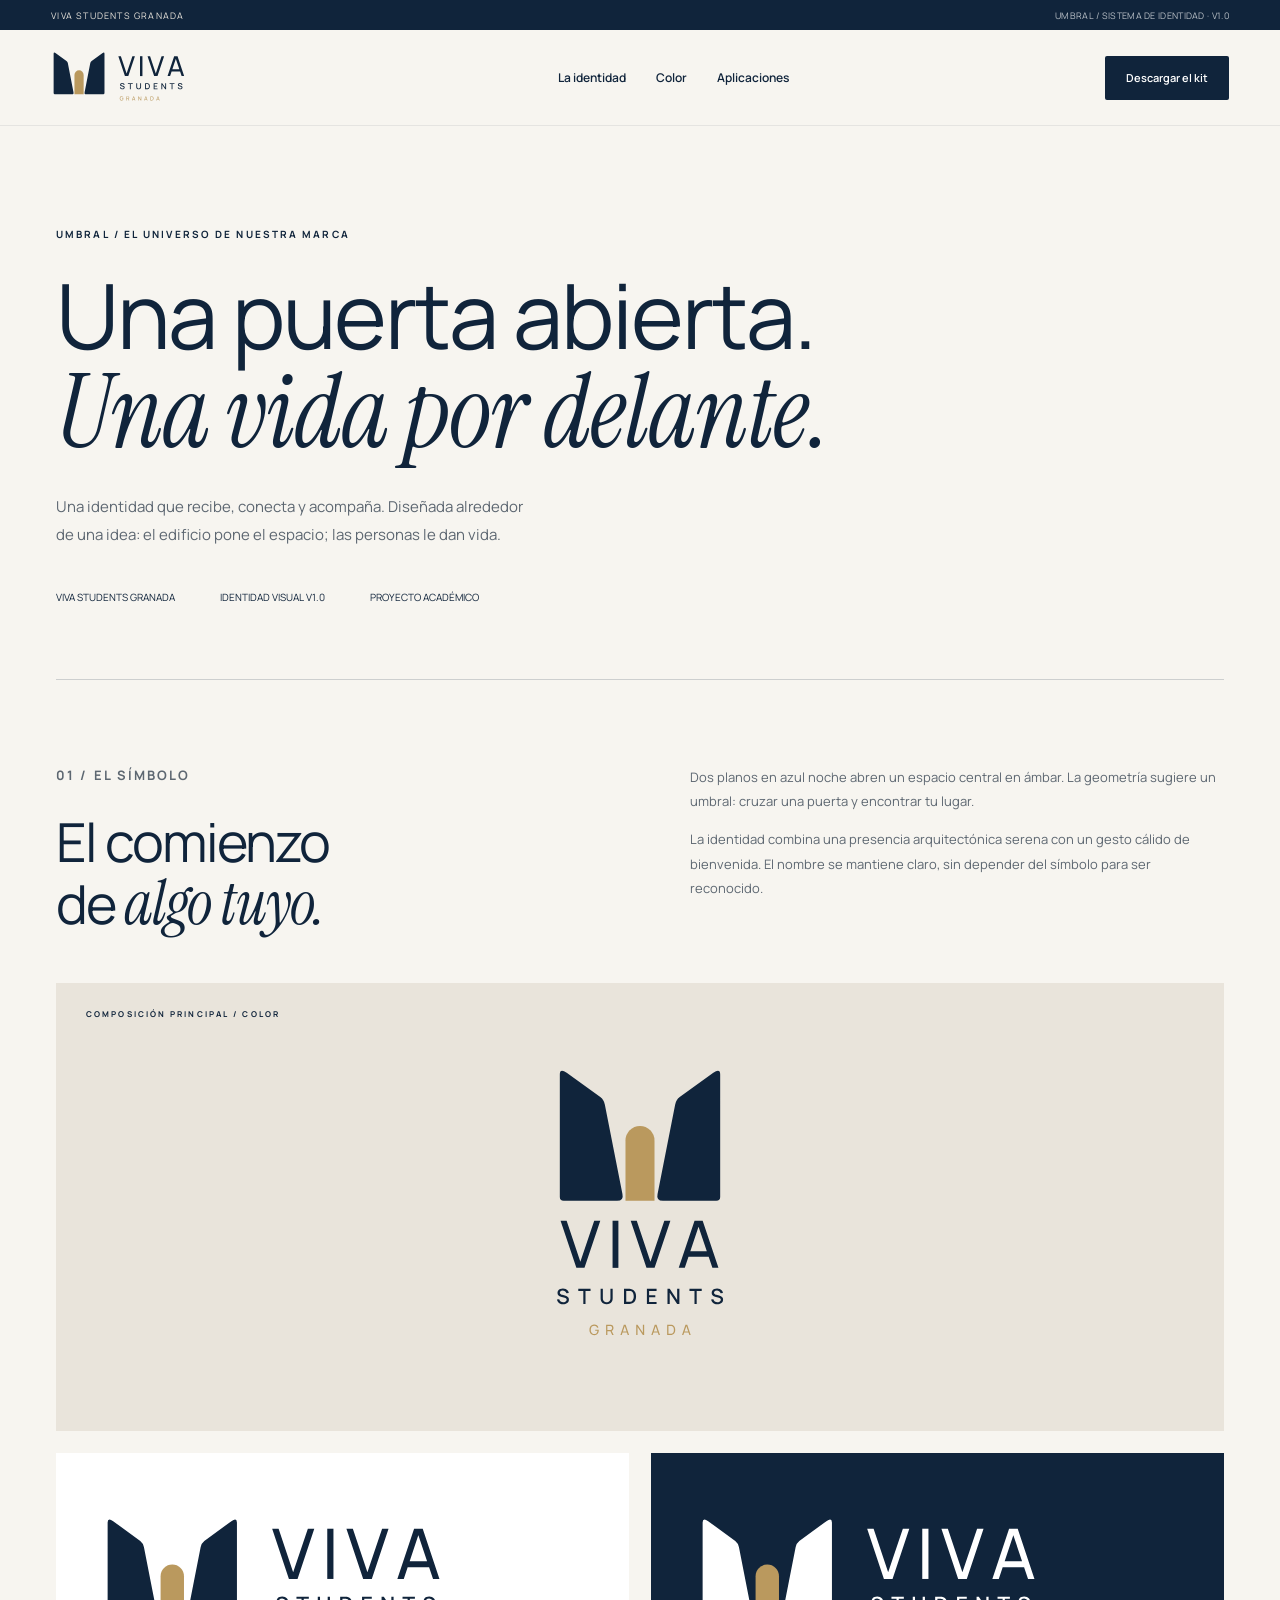
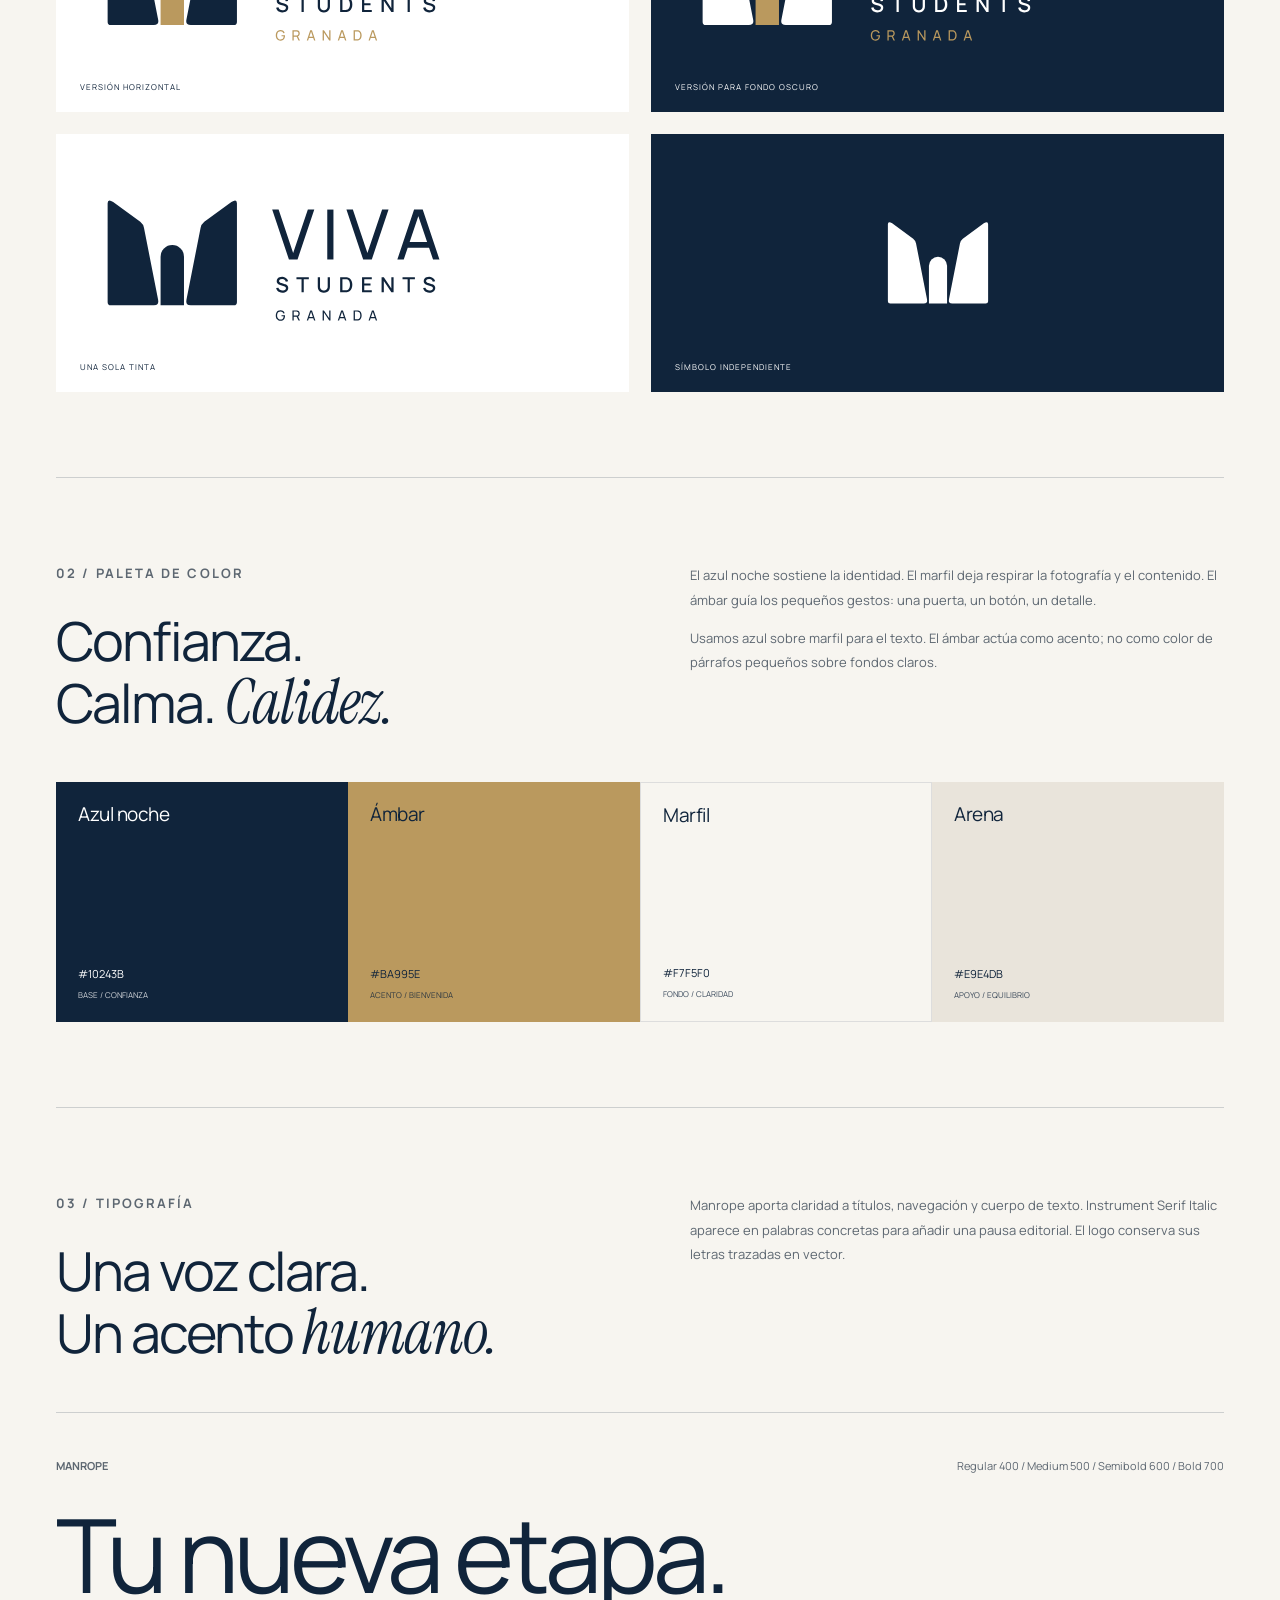
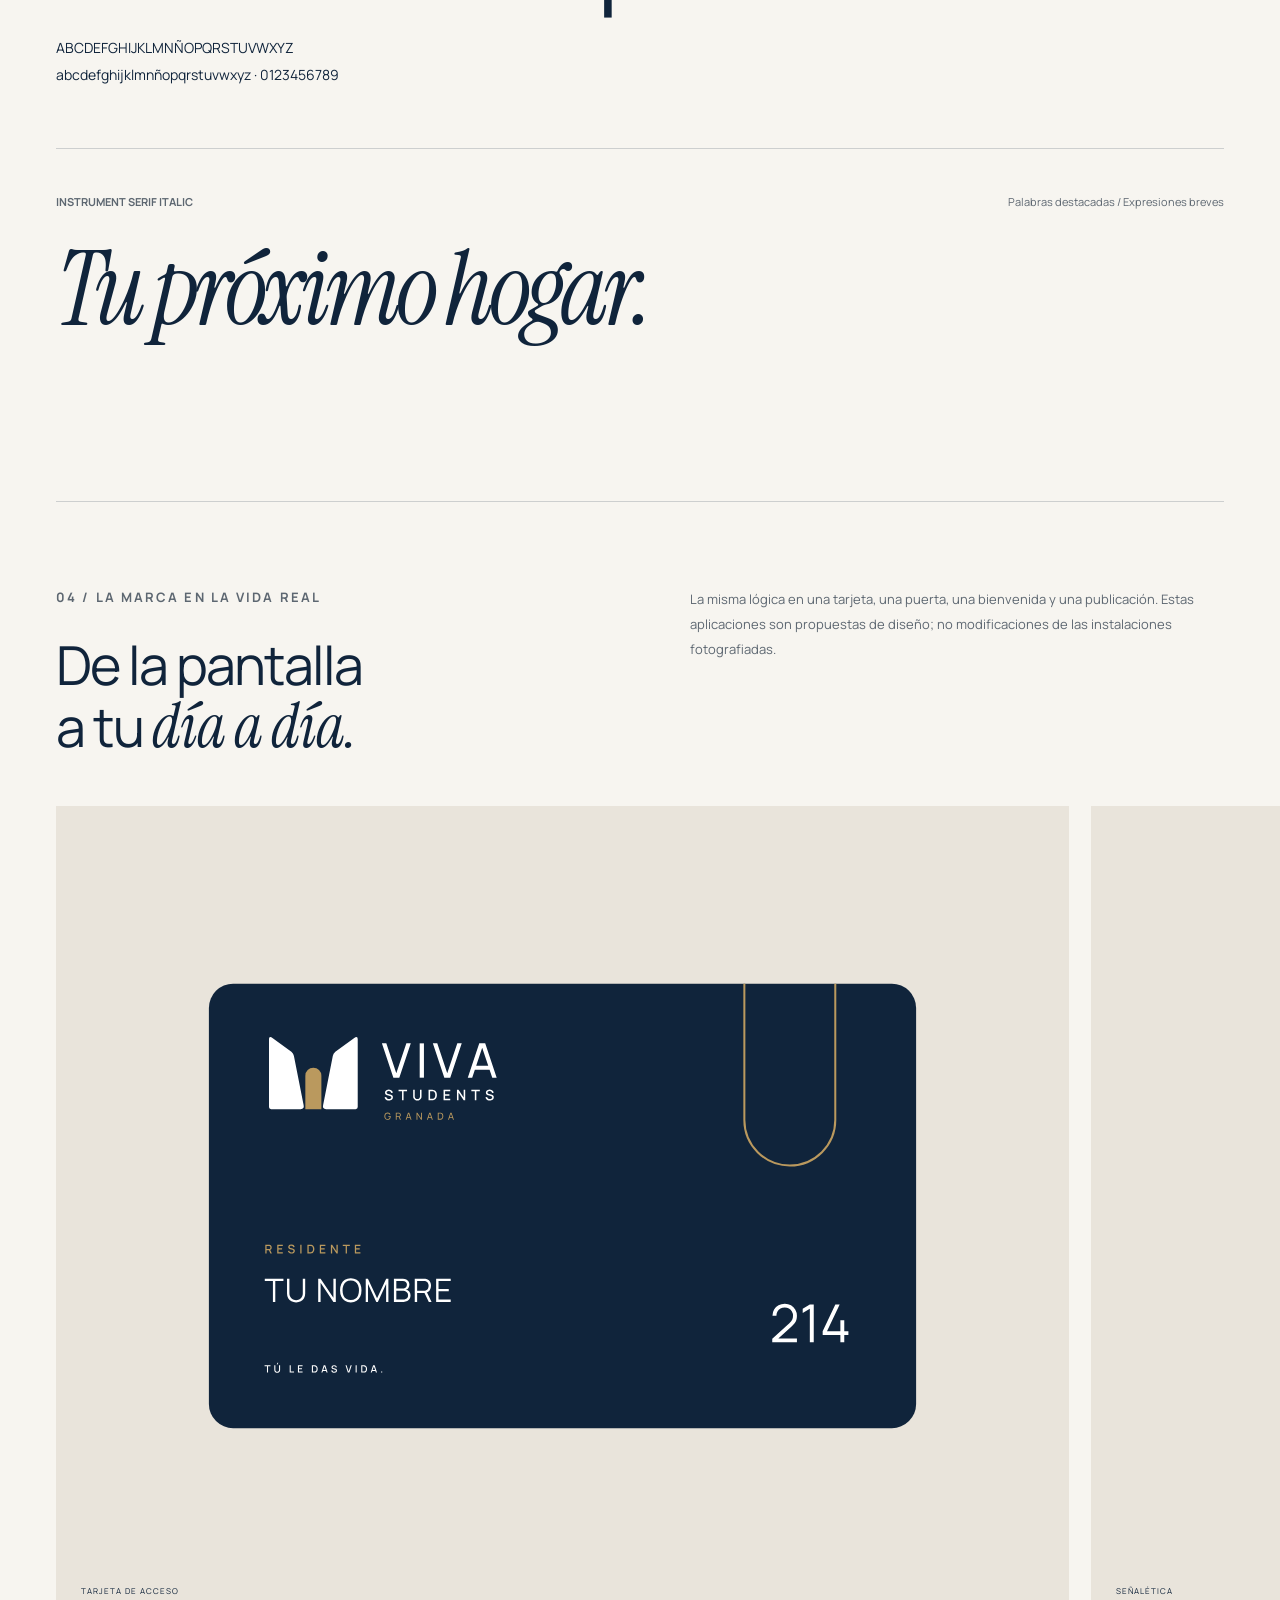
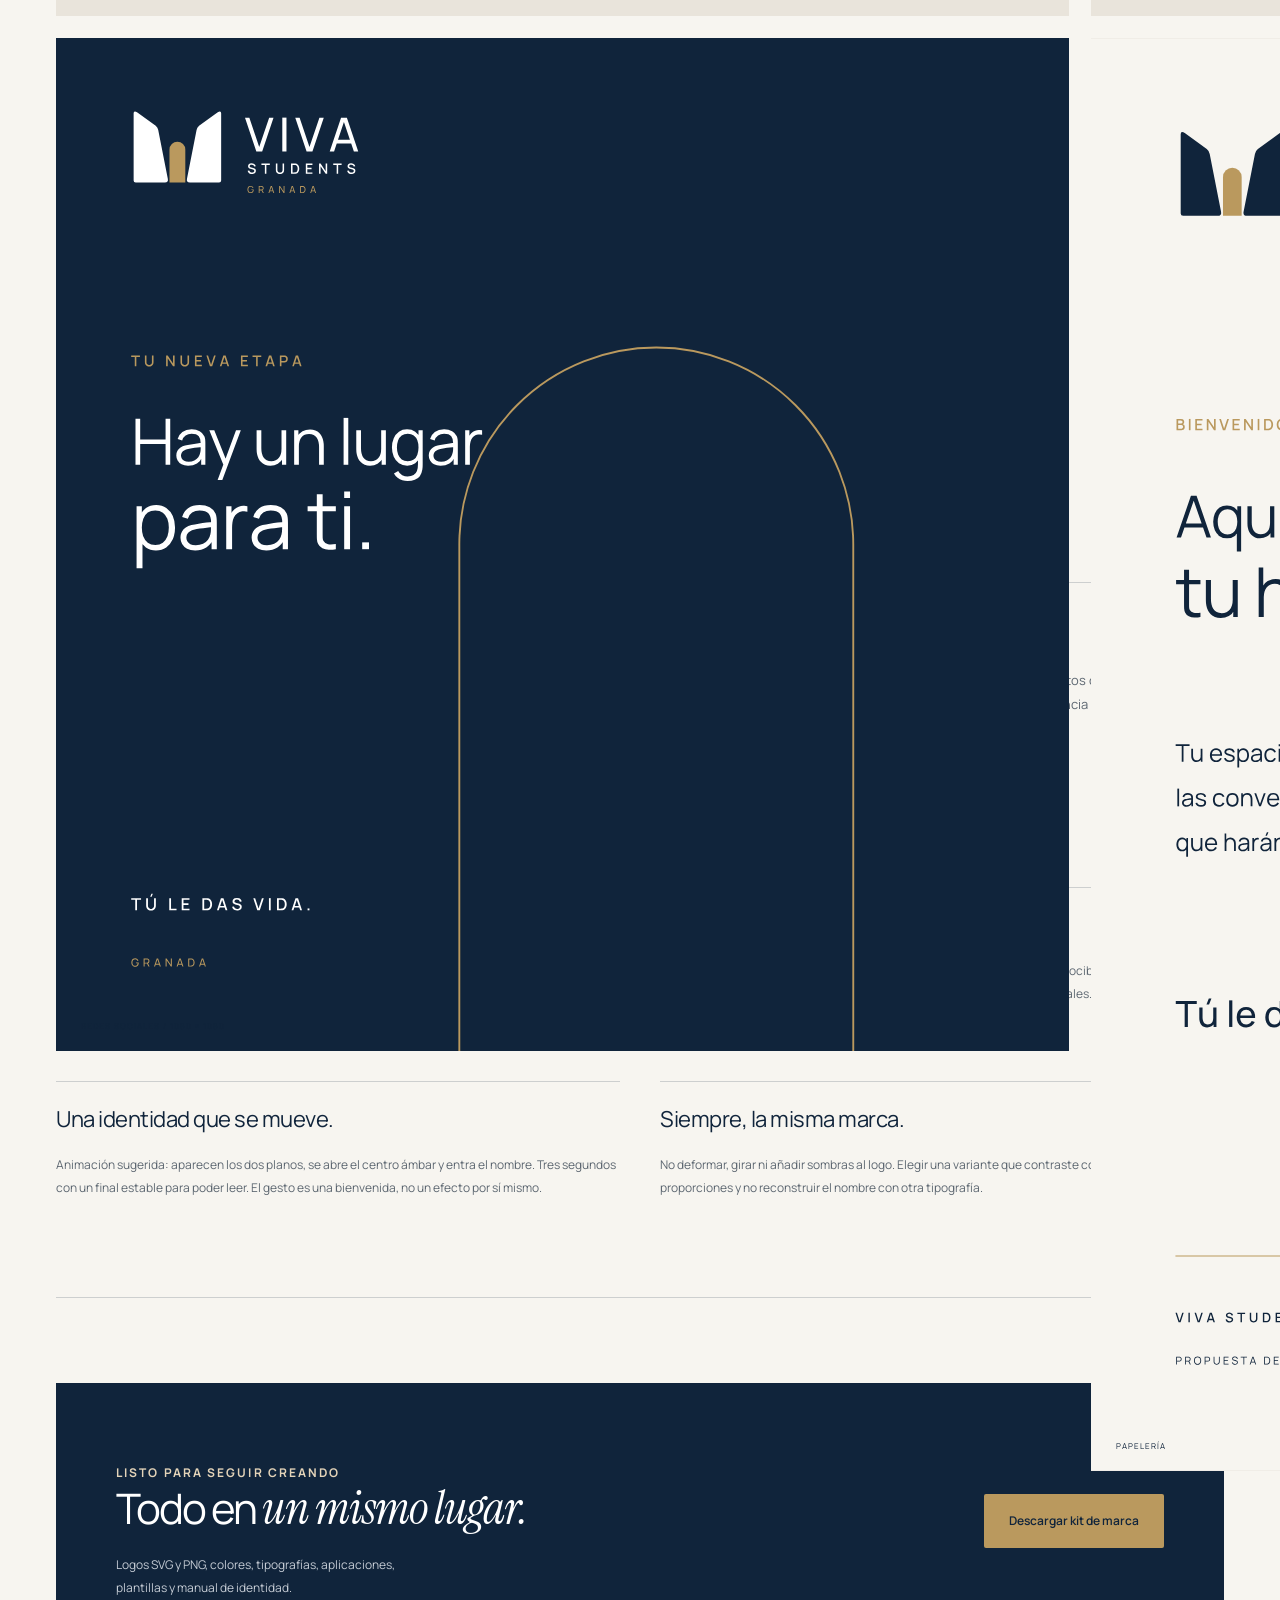
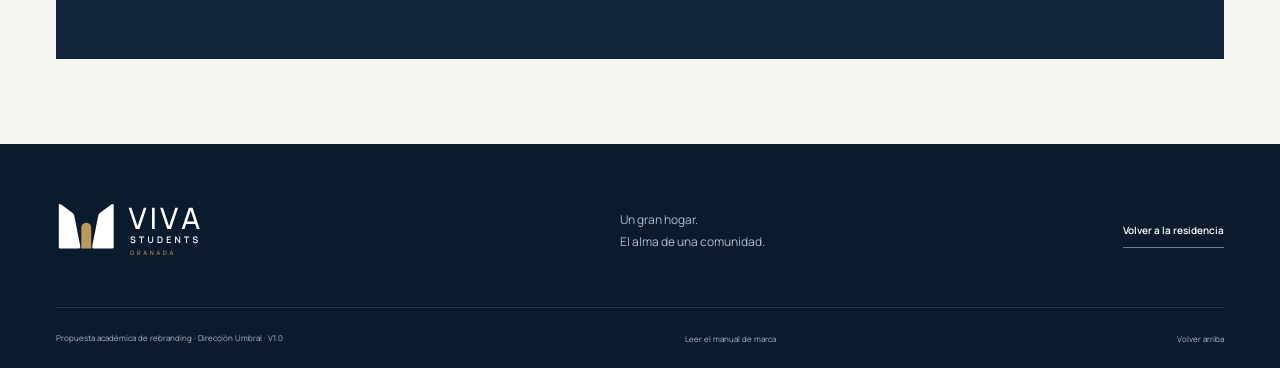
==== commit fb38fdbf: "Remove decorative arrow glyphs and refine text controls" ====
--- a/marca.html
+++ b/marca.html
@@ -1 +1 @@
-<!doctype html><html lang="es"><head><meta charset="utf-8"><meta name="viewport" content="width=device-width,initial-scale=1"><meta name="robots" content="noindex,nofollow"><meta name="theme-color" content="#10243B"><title>Umbral · El universo de Viva Students Granada</title><link rel="icon" href="assets/brand/favicon.svg"><link rel="stylesheet" href="style.css"><script defer src="app.js"></script></head><body class="brand-page"><a class="skip" href="#contenido">Saltar al contenido</a><div class="topline"><span>VIVA STUDENTS GRANADA</span><span>UMBRAL / SISTEMA DE IDENTIDAD · V1.0</span></div><header class="header"><a class="brand" href="index.html" aria-label="Viva Students Granada, la residencia"><img src="assets/brand/viva-horizontal-color.svg" alt="Viva Students Granada" width="205" height="63"></a><nav id="nav" aria-label="Navegación de marca"><a href="#simbolo">La identidad</a><a href="#color">Color</a><a href="#aplicaciones">Aplicaciones</a></nav><a href="downloads/viva-students-kit-marca.zip" class="button small header-cta" download>Descargar el kit <span aria-hidden="true">↓</span></a><button class="menu-toggle" aria-label="Abrir menú" aria-expanded="false" aria-controls="nav"><span></span><span></span></button></header><main id="contenido" class="container"><section class="brand-cover"><p class="eyebrow">UMBRAL / EL UNIVERSO DE NUESTRA MARCA</p><h1>Una puerta abierta.<br><em>Una vida por delante.</em></h1><p class="lead">Una identidad que recibe, conecta y acompaña. Diseñada alrededor de una idea: el edificio pone el espacio; las personas le dan vida.</p><div class="brand-meta"><span>VIVA STUDENTS GRANADA</span><span>IDENTIDAD VISUAL V1.0</span><span>PROYECTO ACADÉMICO</span></div></section><section class="brand-section" id="simbolo"><div class="brand-description"><div><p class="eyebrow">01 / EL SÍMBOLO</p><h2>El comienzo<br>de <em>algo tuyo.</em></h2></div><div><p>Dos planos en azul noche abren un espacio central en ámbar. La geometría sugiere un umbral: cruzar una puerta y encontrar tu lugar.</p><p>La identidad combina una presencia arquitectónica serena con un gesto cálido de bienvenida. El nombre se mantiene claro, sin depender del símbolo para ser reconocido.</p></div></div><div class="brand-logo-stage"><span class="eyebrow">COMPOSICIÓN PRINCIPAL / COLOR</span><img src="assets/brand/viva-vertical-color.svg" alt="Logo Umbral vertical: símbolo arquitectónico azul y ámbar sobre Viva Students Granada"></div><div class="brand-two brand-variants"><div class="variant"><img src="assets/brand/viva-horizontal-color.svg" alt="Logo horizontal en color"><small>VERSIÓN HORIZONTAL</small></div><div class="variant dark"><img src="assets/brand/viva-horizontal-blanco.svg" alt="Logo horizontal blanco y ámbar sobre azul noche"><small>VERSIÓN PARA FONDO OSCURO</small></div><div class="variant"><img src="assets/brand/viva-horizontal-monocromo.svg" alt="Logo a una tinta azul"><small>UNA SOLA TINTA</small></div><div class="variant dark"><img src="assets/brand/viva-simbolo-negativo.svg" alt="Símbolo Umbral blanco" style="max-width:110px"><small>SÍMBOLO INDEPENDIENTE</small></div></div></section><section class="brand-section" id="color"><div class="brand-description"><div><p class="eyebrow">02 / PALETA DE COLOR</p><h2>Confianza.<br>Calma. <em>Calidez.</em></h2></div><div><p>El azul noche sostiene la identidad. El marfil deja respirar la fotografía y el contenido. El ámbar guía los pequeños gestos: una puerta, un botón, un detalle.</p><p>Usamos azul sobre marfil para el texto. El ámbar actúa como acento; no como color de párrafos pequeños sobre fondos claros.</p></div></div><div class="swatches"><div class="swatch" style="background:#10243B;color:white"><h3>Azul noche</h3><span>#10243B<small>BASE / CONFIANZA</small></span></div><div class="swatch" style="background:#BA995E"><h3>Ámbar</h3><span>#BA995E<small>ACENTO / BIENVENIDA</small></span></div><div class="swatch" style="background:#F7F5F0;border:1px solid #ddd"><h3>Marfil</h3><span>#F7F5F0<small>FONDO / CLARIDAD</small></span></div><div class="swatch" style="background:#E9E4DB"><h3>Arena</h3><span>#E9E4DB<small>APOYO / EQUILIBRIO</small></span></div></div></section><section class="brand-section"><div class="brand-description"><div><p class="eyebrow">03 / TIPOGRAFÍA</p><h2>Una voz clara.<br>Un acento <em>humano.</em></h2></div><p>Manrope aporta claridad a títulos, navegación y cuerpo de texto. Instrument Serif Italic aparece en palabras concretas para añadir una pausa editorial. El logo conserva sus letras trazadas en vector.</p></div><div class="type-specimen"><div class="type-details"><strong>MANROPE</strong><span>Regular 400 / Medium 500 / Semibold 600 / Bold 700</span></div><p class="specimen-large">Tu nueva etapa.</p><p>ABCDEFGHIJKLMNÑOPQRSTUVWXYZ<br>abcdefghijklmnñopqrstuvwxyz · 0123456789</p></div><div class="type-specimen"><div class="type-details"><strong>INSTRUMENT SERIF ITALIC</strong><span>Palabras destacadas / Expresiones breves</span></div><p class="specimen-large serif">Tu próximo hogar.</p></div></section><section class="brand-section" id="aplicaciones"><div class="brand-description"><div><p class="eyebrow">04 / LA MARCA EN LA VIDA REAL</p><h2>De la pantalla<br>a tu <em>día a día.</em></h2></div><p>La misma lógica en una tarjeta, una puerta, una bienvenida y una publicación. Estas aplicaciones son propuestas de diseño; no modificaciones de las instalaciones fotografiadas.</p></div><div class="applications"><div><img src="assets/applications/tarjeta-acceso.svg" alt="Propuesta de tarjeta de acceso azul con logo Umbral y texto Tu nombre" loading="lazy"><small>TARJETA DE ACCESO</small></div><div><img src="assets/applications/senal-habitacion.svg" alt="Propuesta de señal de habitación 214 con símbolo de la marca" loading="lazy"><small>SEÑALÉTICA</small></div><div><img src="assets/applications/plantilla-social-1080.svg" alt="Plantilla de publicación con el mensaje Hay un lugar para ti" loading="lazy"><small>REDES SOCIALES / 1080 × 1080</small></div><div><img src="assets/applications/papeleria-bienvenida.svg" alt="Carta de bienvenida con nueva identidad gráfica" loading="lazy"><small>PAPELERÍA</small></div></div></section><section class="brand-section"><div class="brand-description"><div><p class="eyebrow">05 / CÓMO HABLAMOS</p><h2>Cerca de ti.<br>Sin dejar de <em>ser claros.</em></h2></div><div><p>Hablamos de tú, con naturalidad y respeto. Contamos momentos cotidianos y características que existen. Evitamos promesas que la residencia no pueda sostener.</p><p><strong>Mensaje de marca:</strong> Tú le das vida.<br><strong>Bienvenida:</strong> Aquí empieza tu historia.<br><strong>Web:</strong> Encuentra tu habitación.<br><strong>Comunidad:</strong> Tu espacio. Tu gente. Tu momento.</p></div></div><div class="brand-guidelines"><div><h3>El logo necesita aire.</h3><p>Reserva alrededor al menos un cuarto de la altura del símbolo. Mínimos orientativos: 180 px para la composición horizontal y 24 px para el símbolo. En tamaños pequeños, utiliza el símbolo sin las líneas secundarias.</p></div><div><h3>La fotografía cuenta la verdad.</h3><p>Usamos imágenes de la residencia real, con luz natural y los espacios reconocibles. No inventamos habitaciones, vistas, servicios ni personas que aparenten ser residentes reales.</p></div><div><h3>Una identidad que se mueve.</h3><p>Animación sugerida: aparecen los dos planos, se abre el centro ámbar y entra el nombre. Tres segundos con un final estable para poder leer. El gesto es una bienvenida, no un efecto por sí mismo.</p></div><div><h3>Siempre, la misma marca.</h3><p>No deformar, girar ni añadir sombras al logo. Elegir una variante que contraste con el fondo. Conservar proporciones y no reconstruir el nombre con otra tipografía.</p></div></div></section><section class="brand-section"><div class="download-panel"><div><p class="eyebrow light">LISTO PARA SEGUIR CREANDO</p><h2>Todo en <em>un mismo lugar.</em></h2><p>Logos SVG y PNG, colores, tipografías, aplicaciones,<br>plantillas y manual de identidad.</p></div><a href="downloads/viva-students-kit-marca.zip" class="button amber" download>Descargar kit de marca <span aria-hidden="true">↓</span></a></div></section></main><footer><div class="container footer-main"><a href="index.html"><img src="assets/brand/viva-horizontal-blanco.svg" alt="Viva Students Granada" width="205" height="63"></a><p>Un gran hogar.<br>El alma de una comunidad.</p><a class="text-link light" href="index.html">Volver a la residencia <span>↗</span></a></div><div class="container footer-bottom"><p>Propuesta académica de rebranding · Dirección Umbral · V1.0</p><a href="downloads/manual-marca.pdf" target="_blank" rel="noopener">Leer el manual de marca ↗</a><a href="#contenido">Volver arriba ↑</a></div></footer></body></html>
+<!doctype html><html lang="es"><head><meta charset="utf-8"><meta name="viewport" content="width=device-width,initial-scale=1"><meta name="robots" content="noindex,nofollow"><meta name="theme-color" content="#10243B"><title>Umbral · El universo de Viva Students Granada</title><link rel="icon" href="assets/brand/favicon.svg"><link rel="stylesheet" href="style.css?v=2"><script defer src="app.js"></script></head><body class="brand-page"><a class="skip" href="#contenido">Saltar al contenido</a><div class="topline"><span>VIVA STUDENTS GRANADA</span><span>UMBRAL / SISTEMA DE IDENTIDAD · V1.0</span></div><header class="header"><a class="brand" href="index.html" aria-label="Viva Students Granada, la residencia"><img src="assets/brand/viva-horizontal-color.svg" alt="Viva Students Granada" width="205" height="63"></a><nav id="nav" aria-label="Navegación de marca"><a href="#simbolo">La identidad</a><a href="#color">Color</a><a href="#aplicaciones">Aplicaciones</a></nav><a href="downloads/viva-students-kit-marca.zip" class="button small header-cta" download>Descargar el kit</a><button class="menu-toggle" aria-label="Abrir menú" aria-expanded="false" aria-controls="nav"><span></span><span></span></button></header><main id="contenido" class="container"><section class="brand-cover"><p class="eyebrow">UMBRAL / EL UNIVERSO DE NUESTRA MARCA</p><h1>Una puerta abierta.<br><em>Una vida por delante.</em></h1><p class="lead">Una identidad que recibe, conecta y acompaña. Diseñada alrededor de una idea: el edificio pone el espacio; las personas le dan vida.</p><div class="brand-meta"><span>VIVA STUDENTS GRANADA</span><span>IDENTIDAD VISUAL V1.0</span><span>PROYECTO ACADÉMICO</span></div></section><section class="brand-section" id="simbolo"><div class="brand-description"><div><p class="eyebrow">01 / EL SÍMBOLO</p><h2>El comienzo<br>de <em>algo tuyo.</em></h2></div><div><p>Dos planos en azul noche abren un espacio central en ámbar. La geometría sugiere un umbral: cruzar una puerta y encontrar tu lugar.</p><p>La identidad combina una presencia arquitectónica serena con un gesto cálido de bienvenida. El nombre se mantiene claro, sin depender del símbolo para ser reconocido.</p></div></div><div class="brand-logo-stage"><span class="eyebrow">COMPOSICIÓN PRINCIPAL / COLOR</span><img src="assets/brand/viva-vertical-color.svg" alt="Logo Umbral vertical: símbolo arquitectónico azul y ámbar sobre Viva Students Granada"></div><div class="brand-two brand-variants"><div class="variant"><img src="assets/brand/viva-horizontal-color.svg" alt="Logo horizontal en color"><small>VERSIÓN HORIZONTAL</small></div><div class="variant dark"><img src="assets/brand/viva-horizontal-blanco.svg" alt="Logo horizontal blanco y ámbar sobre azul noche"><small>VERSIÓN PARA FONDO OSCURO</small></div><div class="variant"><img src="assets/brand/viva-horizontal-monocromo.svg" alt="Logo a una tinta azul"><small>UNA SOLA TINTA</small></div><div class="variant dark"><img src="assets/brand/viva-simbolo-negativo.svg" alt="Símbolo Umbral blanco" style="max-width:110px"><small>SÍMBOLO INDEPENDIENTE</small></div></div></section><section class="brand-section" id="color"><div class="brand-description"><div><p class="eyebrow">02 / PALETA DE COLOR</p><h2>Confianza.<br>Calma. <em>Calidez.</em></h2></div><div><p>El azul noche sostiene la identidad. El marfil deja respirar la fotografía y el contenido. El ámbar guía los pequeños gestos: una puerta, un botón, un detalle.</p><p>Usamos azul sobre marfil para el texto. El ámbar actúa como acento; no como color de párrafos pequeños sobre fondos claros.</p></div></div><div class="swatches"><div class="swatch" style="background:#10243B;color:white"><h3>Azul noche</h3><span>#10243B<small>BASE / CONFIANZA</small></span></div><div class="swatch" style="background:#BA995E"><h3>Ámbar</h3><span>#BA995E<small>ACENTO / BIENVENIDA</small></span></div><div class="swatch" style="background:#F7F5F0;border:1px solid #ddd"><h3>Marfil</h3><span>#F7F5F0<small>FONDO / CLARIDAD</small></span></div><div class="swatch" style="background:#E9E4DB"><h3>Arena</h3><span>#E9E4DB<small>APOYO / EQUILIBRIO</small></span></div></div></section><section class="brand-section"><div class="brand-description"><div><p class="eyebrow">03 / TIPOGRAFÍA</p><h2>Una voz clara.<br>Un acento <em>humano.</em></h2></div><p>Manrope aporta claridad a títulos, navegación y cuerpo de texto. Instrument Serif Italic aparece en palabras concretas para añadir una pausa editorial. El logo conserva sus letras trazadas en vector.</p></div><div class="type-specimen"><div class="type-details"><strong>MANROPE</strong><span>Regular 400 / Medium 500 / Semibold 600 / Bold 700</span></div><p class="specimen-large">Tu nueva etapa.</p><p>ABCDEFGHIJKLMNÑOPQRSTUVWXYZ<br>abcdefghijklmnñopqrstuvwxyz · 0123456789</p></div><div class="type-specimen"><div class="type-details"><strong>INSTRUMENT SERIF ITALIC</strong><span>Palabras destacadas / Expresiones breves</span></div><p class="specimen-large serif">Tu próximo hogar.</p></div></section><section class="brand-section" id="aplicaciones"><div class="brand-description"><div><p class="eyebrow">04 / LA MARCA EN LA VIDA REAL</p><h2>De la pantalla<br>a tu <em>día a día.</em></h2></div><p>La misma lógica en una tarjeta, una puerta, una bienvenida y una publicación. Estas aplicaciones son propuestas de diseño; no modificaciones de las instalaciones fotografiadas.</p></div><div class="applications"><div><img src="assets/applications/tarjeta-acceso.svg" alt="Propuesta de tarjeta de acceso azul con logo Umbral y texto Tu nombre" loading="lazy"><small>TARJETA DE ACCESO</small></div><div><img src="assets/applications/senal-habitacion.svg" alt="Propuesta de señal de habitación 214 con símbolo de la marca" loading="lazy"><small>SEÑALÉTICA</small></div><div><img src="assets/applications/plantilla-social-1080.svg" alt="Plantilla de publicación con el mensaje Hay un lugar para ti" loading="lazy"><small>REDES SOCIALES / 1080 × 1080</small></div><div><img src="assets/applications/papeleria-bienvenida.svg" alt="Carta de bienvenida con nueva identidad gráfica" loading="lazy"><small>PAPELERÍA</small></div></div></section><section class="brand-section"><div class="brand-description"><div><p class="eyebrow">05 / CÓMO HABLAMOS</p><h2>Cerca de ti.<br>Sin dejar de <em>ser claros.</em></h2></div><div><p>Hablamos de tú, con naturalidad y respeto. Contamos momentos cotidianos y características que existen. Evitamos promesas que la residencia no pueda sostener.</p><p><strong>Mensaje de marca:</strong> Tú le das vida.<br><strong>Bienvenida:</strong> Aquí empieza tu historia.<br><strong>Web:</strong> Encuentra tu habitación.<br><strong>Comunidad:</strong> Tu espacio. Tu gente. Tu momento.</p></div></div><div class="brand-guidelines"><div><h3>El logo necesita aire.</h3><p>Reserva alrededor al menos un cuarto de la altura del símbolo. Mínimos orientativos: 180 px para la composición horizontal y 24 px para el símbolo. En tamaños pequeños, utiliza el símbolo sin las líneas secundarias.</p></div><div><h3>La fotografía cuenta la verdad.</h3><p>Usamos imágenes de la residencia real, con luz natural y los espacios reconocibles. No inventamos habitaciones, vistas, servicios ni personas que aparenten ser residentes reales.</p></div><div><h3>Una identidad que se mueve.</h3><p>Animación sugerida: aparecen los dos planos, se abre el centro ámbar y entra el nombre. Tres segundos con un final estable para poder leer. El gesto es una bienvenida, no un efecto por sí mismo.</p></div><div><h3>Siempre, la misma marca.</h3><p>No deformar, girar ni añadir sombras al logo. Elegir una variante que contraste con el fondo. Conservar proporciones y no reconstruir el nombre con otra tipografía.</p></div></div></section><section class="brand-section"><div class="download-panel"><div><p class="eyebrow light">LISTO PARA SEGUIR CREANDO</p><h2>Todo en <em>un mismo lugar.</em></h2><p>Logos SVG y PNG, colores, tipografías, aplicaciones,<br>plantillas y manual de identidad.</p></div><a href="downloads/viva-students-kit-marca.zip" class="button amber" download>Descargar kit de marca</a></div></section></main><footer><div class="container footer-main"><a href="index.html"><img src="assets/brand/viva-horizontal-blanco.svg" alt="Viva Students Granada" width="205" height="63"></a><p>Un gran hogar.<br>El alma de una comunidad.</p><a class="text-link light" href="index.html">Volver a la residencia </a></div><div class="container footer-bottom"><p>Propuesta académica de rebranding · Dirección Umbral · V1.0</p><a href="downloads/manual-marca.pdf" target="_blank" rel="noopener">Leer el manual de marca</a><a href="#contenido">Volver arriba</a></div></footer></body></html>
--- a/style.css
+++ b/style.css
@@ -6,3 +6,16 @@
 @media(max-width:800px){html{scroll-padding-top:80px}.container{width:calc(100% - 40px)}.section{padding-top:70px;padding-bottom:70px}.topline{height:27px;padding:0 20px;font-size:7px;letter-spacing:1px}.topline span:last-child{display:none}.header{height:80px;padding:0 20px;gap:18px}.brand{width:147px}.header-cta{margin-left:auto;min-height:39px!important;padding:10px 12px!important;font-size:9px!important;gap:15px!important}.menu-toggle{display:block}.header nav{position:absolute;top:80px;left:0;right:0;background:var(--ivory);padding:20px;box-shadow:0 18px 20px #10243b12;display:none;flex-direction:column;gap:0;font-size:14px}.header nav.is-open{display:flex}.header nav a{padding:15px 5px;border-bottom:1px solid var(--line)}.hero{height:calc(100svh - 107px);min-height:640px;max-height:820px;padding:65px 26px 95px;align-items:center}.hero-photo{object-position:59% center}.hero-shade{background:linear-gradient(90deg,#07182ad9,#07182a63),linear-gradient(0deg,#07182a8c,transparent 50%)}h1{font-size:64px;letter-spacing:-2.5px}.hero .eyebrow{font-size:8px;letter-spacing:1.7px;max-width:260px;margin-bottom:30px}.hero-copy{font-size:12px;line-height:1.9}.hero-actions{gap:24px;flex-wrap:wrap}.hero-actions .button{font-size:10px;padding:16px 18px;gap:22px}.hero-actions .text-link{font-size:10px;gap:16px}.hero-bottom{bottom:22px;left:26px;right:26px;gap:15px;font-size:7px;letter-spacing:1px}.hero-line{width:30px}.down-arrow{width:35px;height:35px;font-size:17px}.amenity-ribbon{justify-content:flex-start;overflow-x:auto;white-space:nowrap;gap:25px;min-height:65px;padding:20px;font-size:10px;scrollbar-width:none}.amenity-ribbon i{font-size:10px}h2{font-size:43px;letter-spacing:-1.7px}.eyebrow{font-size:8px;letter-spacing:1.6px;margin-bottom:23px}.intro{grid-template-columns:1fr;gap:0}.intro-copy{padding-top:28px;max-width:560px}.intro-copy p{font-size:12px}.intro-copy p:first-child{font-size:14px}.residence-feature{grid-template-columns:1fr}.feature-photo{min-height:330px}.feature-photo img{position:absolute;inset:0}.photo-caption{font-size:7px;left:16px;bottom:16px;padding:8px 12px}.feature-panel{padding:35px;min-height:370px}.feature-panel h3{font-size:47px}.feature-panel .panel-symbol{position:absolute;right:35px;top:35px;width:50px}.feature-panel .eyebrow{margin-top:4px;margin-bottom:25px}.feature-panel p:not(.eyebrow){max-width:280px}.section-heading{display:block;margin-bottom:30px}.section-heading>p{margin-top:24px;font-size:12px}.room-tabs{margin-top:30px;overflow-x:auto}.room-tabs button{flex:0 0 auto;padding:16px 20px 18px 0;font-size:10px}.room-tabs button span{font-size:7px}.room-tabs button[aria-selected=true]:after{right:20px}.room-panel{grid-template-columns:1fr}.room-image-button{min-height:330px}.room-info{padding:32px}.room-info h3{font-size:36px}.room-details li{font-size:8px}.room-info .button{font-size:10px}.spaces-grid{grid-template-columns:1fr 1fr;grid-auto-rows:230px;gap:12px}.space-card.space-large{grid-column:span 2;grid-row:auto;min-height:300px}.spaces-grid{grid-template-rows:300px 230px 230px}.space-label{left:15px;bottom:18px;right:15px;font-size:16px}.space-label small{font-size:6px;letter-spacing:1px;margin-bottom:7px}.spaces-grid.filtered{grid-template-columns:1fr 1fr;grid-template-rows:none;grid-auto-rows:260px}.spaces-grid.filtered .space-large{grid-column:auto;min-height:0}.gallery-filters{gap:7px;margin-top:30px}.gallery-filters button{font-size:8px;padding:9px 12px}.gallery-note{font-size:8px}.everyday{grid-template-columns:1fr;gap:30px}.everyday-title>p:last-child{font-size:12px;margin-top:24px}.service-list>div{padding:20px 0}.service-list h3{font-size:13px}.community{height:460px}.community h2{font-size:76px}.community p:not(.eyebrow){font-size:12px}.community .text-link{font-size:11px}.location{grid-template-columns:1fr;gap:35px}.location-copy>p:not(.eyebrow){font-size:12px}.location-image{min-height:400px}.location-stamp{left:20px;bottom:20px;padding:20px;gap:20px}.faq{grid-template-columns:1fr;gap:35px;padding-top:0}.faq h2{font-size:43px}.faq-list summary{font-size:11px}.contact{padding:65px 0}.contact-inner{grid-template-columns:1fr;gap:35px}.contact h2{font-size:64px}.contact p{font-size:12px}.contact-card{padding:30px}.contact-phone{font-size:30px}.footer-main{display:grid;grid-template-columns:1fr 1fr;gap:30px;padding-bottom:30px}.footer-main>a:first-child img{width:170px;height:auto}.footer-main p{font-size:10px;text-align:right}.footer-main>a:last-child{grid-column:span 2;justify-self:start;font-size:10px}.footer-bottom{align-items:flex-start;flex-wrap:wrap;padding:25px 0;font-size:7px;gap:15px}.footer-bottom p{font-size:7px;width:100%}.footer-bottom a{margin-left:auto}.lightbox-footer{padding:15px;display:block}.lightbox-footer span{font-size:8px;display:block;margin-top:8px}.credits-dialog{padding:55px 28px 35px}.credits-dialog h2{font-size:38px}.brand-cover{padding:65px 0 50px}.brand-cover h1{font-size:61px}.brand-cover .lead{font-size:13px}.brand-meta{gap:25px;font-size:8px}.brand-logo-stage{min-height:330px;padding:55px 40px}.brand-two{grid-template-columns:1fr;gap:14px}.brand-description{grid-template-columns:1fr;gap:25px}.brand-description p{font-size:12px}.swatches{grid-template-columns:1fr 1fr}.swatch{height:190px}.swatch h3{font-size:17px}.brand-section{padding:60px 0}.type-specimen .specimen-large{font-size:64px;letter-spacing:-3px}.type-specimen .type-details{display:block;font-size:9px}.type-details span{display:block;margin-top:7px}.applications{gap:12px}.applications>div{aspect-ratio:1}.applications small{font-size:6px;left:12px;bottom:12px}.brand-guidelines{grid-template-columns:1fr;gap:20px}.download-panel{padding:35px;display:block}.download-panel h2{font-size:36px}.download-panel .button{margin-top:30px}.brand-variants .variant{min-height:190px}.brand-variants .variant img{max-width:290px}}
 @media(max-width:390px){h1{font-size:57px}.header{gap:10px}.brand{width:132px}.header-cta{font-size:8px!important;gap:10px!important}.menu-toggle{width:32px;padding:5px}.hero{padding-left:22px;padding-right:22px}.hero-actions{gap:20px}.hero-bottom{left:22px;right:22px}.hero-bottom .hero-line{display:none}.contact-phone{font-size:27px}.room-info{padding:26px}.spaces-grid{grid-template-rows:270px 215px 215px}.space-label{font-size:14px}.space-label small{font-size:5.7px}}
 @media(prefers-reduced-motion:reduce){html{scroll-behavior:auto}*,*:before,*:after{animation:none!important;transition:none!important}}
+
+/* UI refinement: text controls and CSS lines, without decorative glyphs. */
+.ribbon-separator{display:block;flex:0 0 1px;width:1px;height:12px;background:var(--amber);opacity:.65}
+.feature-more{position:absolute;bottom:30px;right:32px;font-size:11px}
+.expand-label{position:absolute;bottom:22px;right:22px;background:var(--ivory);padding:11px 16px;font-size:10px;font-weight:600;letter-spacing:.2px}
+.dialog-close{width:auto;height:36px;padding:0 15px;font-size:11px;font-weight:600;line-height:1}
+.faq-toggle{display:block;position:relative;flex:0 0 14px;width:14px;height:14px;margin-top:3px}
+.faq-toggle::before,.faq-toggle::after{content:'';position:absolute;background:var(--navy);width:12px;height:1px;left:1px;top:6px}
+.faq-toggle::after{transform:rotate(90deg)}
+.button,.button.small{gap:0;justify-content:center}
+.hero-actions .text-link{gap:0}
+.space-label{justify-content:flex-start}
+@media(max-width:800px){.feature-more{bottom:28px;right:35px}.expand-label{bottom:16px;right:16px;padding:10px 13px;font-size:9px}}
